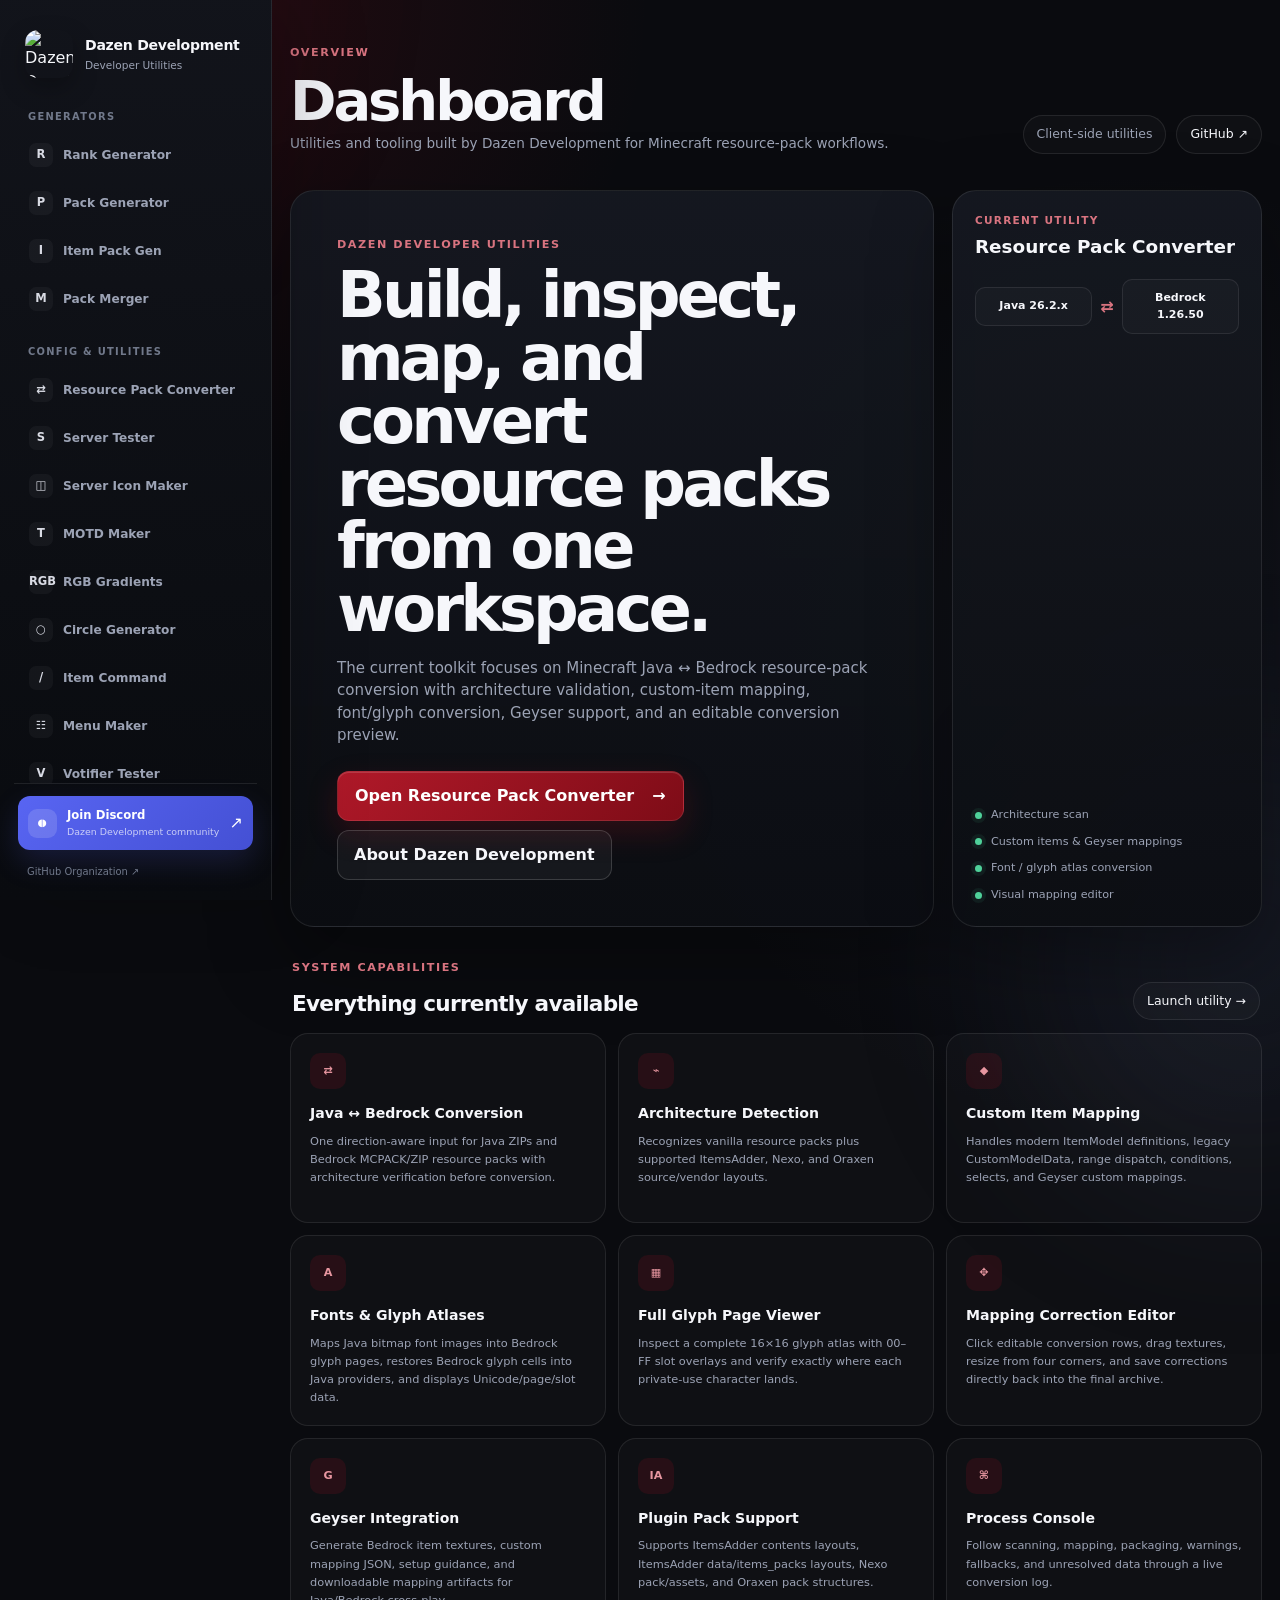
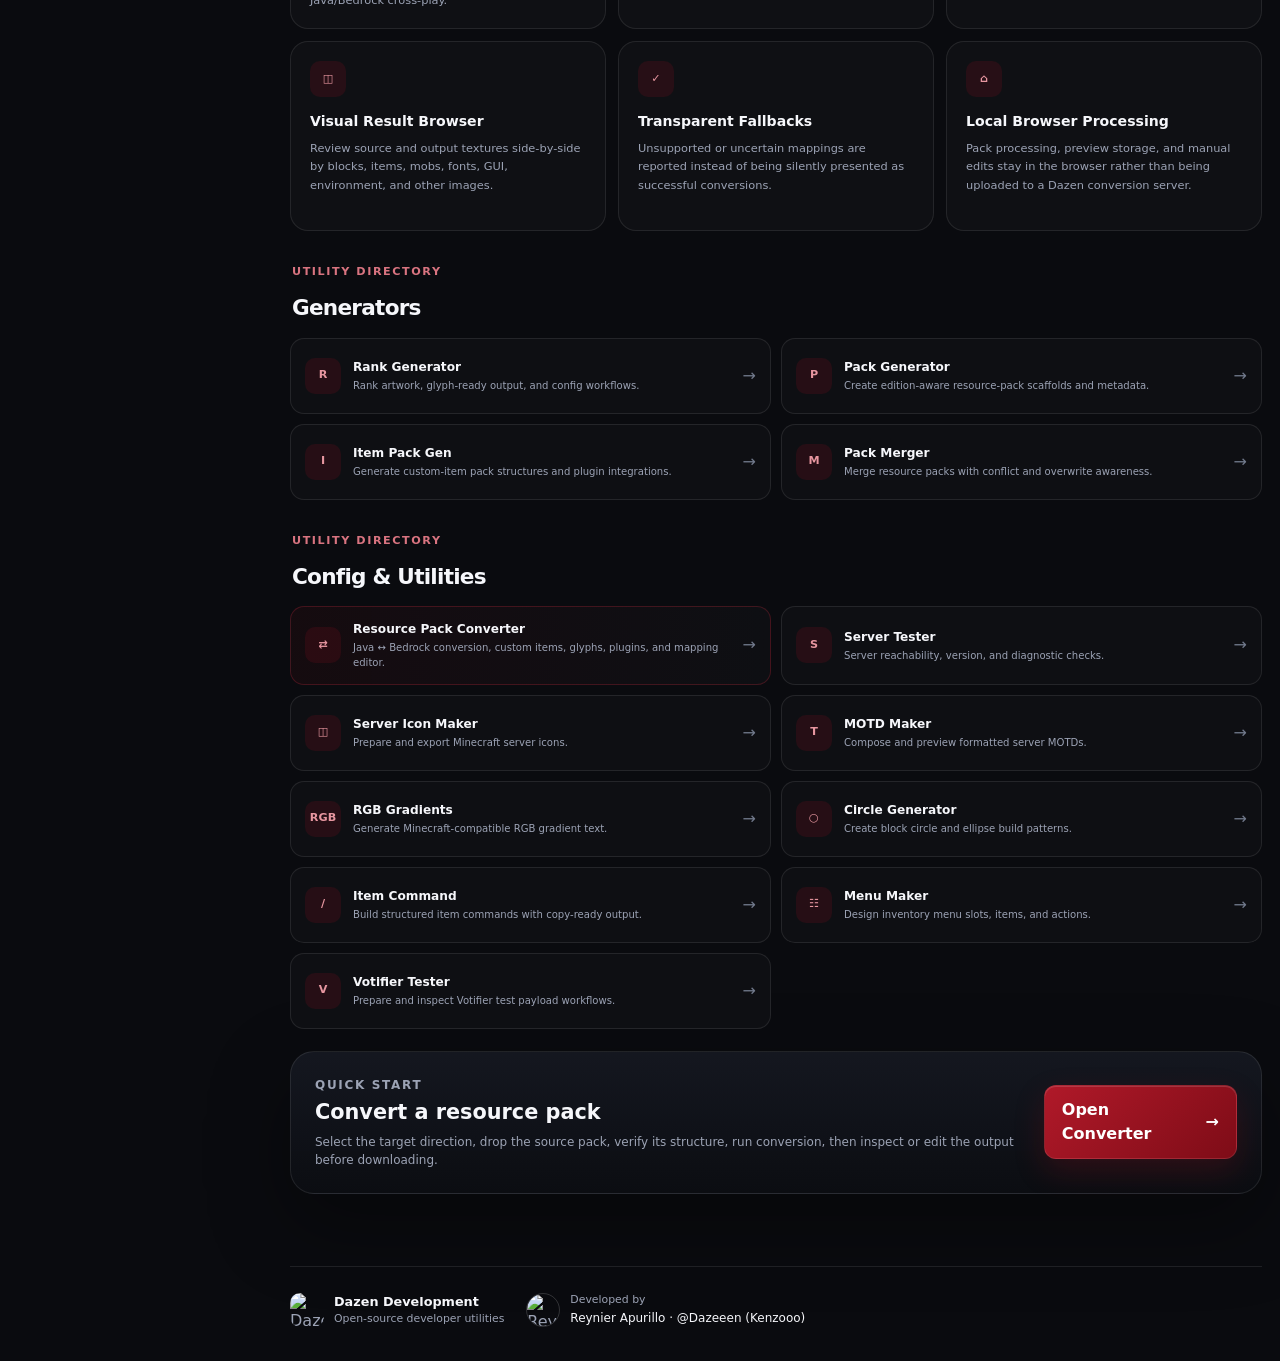
==== index.html @ a373b3e2 "Move loading progress bar below Dazen logo on index.html" ====
<!doctype html>
<html lang="en">
<head>
  <meta charset="utf-8" />
  <meta name="viewport" content="width=device-width, initial-scale=1" />
  <meta name="theme-color" content="#0b0d12" />
  <meta name="description" content="Dazen Development developer utilities dashboard." />
  <title>Dashboard · Dazen Development</title>
  <style id="dazen-loader-critical">
    #dazen-load-track{width:190px;height:4px;margin:0 auto 16px;overflow:hidden;border-radius:999px;background:rgba(255,255,255,.07);box-shadow:inset 0 0 0 1px rgba(255,255,255,.035);pointer-events:none}
    #dazen-load-progress{display:block;width:100%;height:100%;margin:0;transform:scaleX(.05);transform-origin:left center;border-radius:inherit;background:linear-gradient(90deg,#9b111e,#ef5264);box-shadow:0 0 12px rgba(239,82,100,.6);transition:transform .15s ease}
    #dazen-page-loader{position:fixed;z-index:10001;inset:0;display:grid;place-items:center;background:#090b0f;transition:opacity .24s ease,visibility .24s ease}
    #dazen-page-loader[hidden]{display:none}
    #dazen-page-loader.is-leaving{opacity:0;visibility:hidden}
    .dazen-loader-card{text-align:center;color:#f6f7fb;font-family:Inter,ui-sans-serif,system-ui,sans-serif}
    .dazen-loader-logo-wrap{position:relative;width:86px;height:86px;margin:0 auto 18px;display:grid;place-items:center}
    .dazen-loader-logo{width:58px;height:58px;border-radius:16px;object-fit:cover;box-shadow:0 12px 34px rgba(0,0,0,.35)}
    .dazen-loader-ring{position:absolute;inset:0;border:2px solid rgba(255,255,255,.08);border-top-color:#d32f41;border-right-color:#d32f41;border-radius:50%;animation:dazen-spin .85s linear infinite}
    .dazen-loader-card strong,.dazen-loader-card span{display:block}.dazen-loader-card strong{font-size:.92rem}.dazen-loader-card span{margin-top:4px;color:#858da0;font-size:.68rem}
    @keyframes dazen-spin{to{transform:rotate(360deg)}}
  </style>

  <link rel="stylesheet" href="./styles.css" />
</head>
<body data-page="dashboard">
  
  <div id="dazen-page-loader" role="status" aria-live="polite">
    <div class="dazen-loader-card">
      <div class="dazen-loader-logo-wrap">
        <span class="dazen-loader-ring"></span>
        <img class="dazen-loader-logo" src="https://avatars.githubusercontent.com/u/317466458?v=4" alt="" width="58" height="58" />
      </div>
      <div id="dazen-load-track" aria-hidden="true"><span id="dazen-load-progress"></span></div>
      <strong>Dazen Development</strong>
      <span id="dazen-load-text">Loading Dazen utilities…</span>
    </div>
  </div>
<div id="site-sidebar"></div>
  <div class="ambient ambient-one" aria-hidden="true"></div>
  <div class="ambient ambient-two" aria-hidden="true"></div>

  <header class="site-header shell app-page-header">
    <div>
      <p class="section-kicker">Overview</p>
      <h1 class="page-title">Dashboard</h1>
      <p class="page-subtitle">Utilities and tooling built by Dazen Development for Minecraft resource-pack workflows.</p>
    </div>
    <div class="header-actions">
      <span class="privacy-pill">Client-side utilities</span>
      <a class="ghost-link" href="https://github.com/Dazen-Development" target="_blank" rel="noreferrer">GitHub ↗</a>
    </div>
  </header>

  <main class="shell dashboard-main">
    <section class="dashboard-hero">
      <div class="dashboard-hero-copy">
        <div class="eyebrow">Dazen Developer Utilities</div>
        <h2>Build, inspect, map, and convert resource packs from one workspace.</h2>
        <p>
          The current toolkit focuses on Minecraft Java ↔ Bedrock resource-pack conversion with architecture validation,
          custom-item mapping, font/glyph conversion, Geyser support, and an editable conversion preview.
        </p>
        <div class="dashboard-hero-actions">
          <a class="primary-btn inline-btn" href="./converter.html"><span>Open Resource Pack Converter</span><span>→</span></a>
          <a class="secondary-btn inline-btn" href="./about.html">About Dazen Development</a>
        </div>
      </div>

      <div class="dashboard-status-panel">
        <span class="source-label">Current utility</span>
        <strong>Resource Pack Converter</strong>
        <div class="dashboard-status-route">
          <span>Java 26.2.x</span>
          <b>⇄</b>
          <span>Bedrock 1.26.50</span>
        </div>
        <div class="dashboard-status-list">
          <div><span class="status-dot success"></span><span>Architecture scan</span></div>
          <div><span class="status-dot success"></span><span>Custom items & Geyser mappings</span></div>
          <div><span class="status-dot success"></span><span>Font / glyph atlas conversion</span></div>
          <div><span class="status-dot success"></span><span>Visual mapping editor</span></div>
        </div>
      </div>
    </section>

    <section class="dashboard-section">
      <div class="dashboard-section-head">
        <div>
          <p class="section-kicker">System capabilities</p>
          <h2>Everything currently available</h2>
        </div>
        <a class="ghost-link" href="./converter.html">Launch utility →</a>
      </div>

      <div class="feature-card-grid">
        <article class="feature-card">
          <span class="feature-icon">⇄</span>
          <h3>Java ↔ Bedrock Conversion</h3>
          <p>One direction-aware input for Java ZIPs and Bedrock MCPACK/ZIP resource packs with architecture verification before conversion.</p>
        </article>

        <article class="feature-card">
          <span class="feature-icon">⌁</span>
          <h3>Architecture Detection</h3>
          <p>Recognizes vanilla resource packs plus supported ItemsAdder, Nexo, and Oraxen source/vendor layouts.</p>
        </article>

        <article class="feature-card">
          <span class="feature-icon">◆</span>
          <h3>Custom Item Mapping</h3>
          <p>Handles modern ItemModel definitions, legacy CustomModelData, range dispatch, conditions, selects, and Geyser custom mappings.</p>
        </article>

        <article class="feature-card">
          <span class="feature-icon">A</span>
          <h3>Fonts & Glyph Atlases</h3>
          <p>Maps Java bitmap font images into Bedrock glyph pages, restores Bedrock glyph cells into Java providers, and displays Unicode/page/slot data.</p>
        </article>

        <article class="feature-card">
          <span class="feature-icon">▦</span>
          <h3>Full Glyph Page Viewer</h3>
          <p>Inspect a complete 16×16 glyph atlas with 00–FF slot overlays and verify exactly where each private-use character lands.</p>
        </article>

        <article class="feature-card">
          <span class="feature-icon">✥</span>
          <h3>Mapping Correction Editor</h3>
          <p>Click editable conversion rows, drag textures, resize from four corners, and save corrections directly back into the final archive.</p>
        </article>

        <article class="feature-card">
          <span class="feature-icon">G</span>
          <h3>Geyser Integration</h3>
          <p>Generate Bedrock item textures, custom mapping JSON, setup guidance, and downloadable mapping artifacts for Java/Bedrock cross-play.</p>
        </article>

        <article class="feature-card">
          <span class="feature-icon">IA</span>
          <h3>Plugin Pack Support</h3>
          <p>Supports ItemsAdder contents layouts, ItemsAdder data/items_packs layouts, Nexo pack/assets, and Oraxen pack structures.</p>
        </article>

        <article class="feature-card">
          <span class="feature-icon">⌘</span>
          <h3>Process Console</h3>
          <p>Follow scanning, mapping, packaging, warnings, fallbacks, and unresolved data through a live conversion log.</p>
        </article>

        <article class="feature-card">
          <span class="feature-icon">◫</span>
          <h3>Visual Result Browser</h3>
          <p>Review source and output textures side-by-side by blocks, items, mobs, fonts, GUI, environment, and other images.</p>
        </article>

        <article class="feature-card">
          <span class="feature-icon">✓</span>
          <h3>Transparent Fallbacks</h3>
          <p>Unsupported or uncertain mappings are reported instead of being silently presented as successful conversions.</p>
        </article>

        <article class="feature-card">
          <span class="feature-icon">⌂</span>
          <h3>Local Browser Processing</h3>
          <p>Pack processing, preview storage, and manual edits stay in the browser rather than being uploaded to a Dazen conversion server.</p>
        </article>
      </div>
    </section>

    <section class="dashboard-section">
      <div class="dashboard-section-head">
        <div>
          <p class="section-kicker">Utility directory</p>
          <h2>Generators</h2>
        </div>
      </div>

      <div class="utility-directory-grid">
        <a class="utility-directory-card" href="./tool.html?tool=rank-generator">
          <span class="feature-icon">R</span>
          <div><strong>Rank Generator</strong><small>Rank artwork, glyph-ready output, and config workflows.</small></div>
          <span>→</span>
        </a>
        <a class="utility-directory-card" href="./tool.html?tool=pack-generator">
          <span class="feature-icon">P</span>
          <div><strong>Pack Generator</strong><small>Create edition-aware resource-pack scaffolds and metadata.</small></div>
          <span>→</span>
        </a>
        <a class="utility-directory-card" href="./tool.html?tool=item-pack-gen">
          <span class="feature-icon">I</span>
          <div><strong>Item Pack Gen</strong><small>Generate custom-item pack structures and plugin integrations.</small></div>
          <span>→</span>
        </a>
        <a class="utility-directory-card" href="./tool.html?tool=pack-merger">
          <span class="feature-icon">M</span>
          <div><strong>Pack Merger</strong><small>Merge resource packs with conflict and overwrite awareness.</small></div>
          <span>→</span>
        </a>
      </div>
    </section>

    <section class="dashboard-section">
      <div class="dashboard-section-head">
        <div>
          <p class="section-kicker">Utility directory</p>
          <h2>Config & Utilities</h2>
        </div>
      </div>

      <div class="utility-directory-grid">
        <a class="utility-directory-card featured" href="./converter.html">
          <span class="feature-icon">⇄</span>
          <div><strong>Resource Pack Converter</strong><small>Java ↔ Bedrock conversion, custom items, glyphs, plugins, and mapping editor.</small></div>
          <span>→</span>
        </a>
        <a class="utility-directory-card" href="./tool.html?tool=server-tester">
          <span class="feature-icon">S</span>
          <div><strong>Server Tester</strong><small>Server reachability, version, and diagnostic checks.</small></div>
          <span>→</span>
        </a>
        <a class="utility-directory-card" href="./tool.html?tool=server-icon-maker">
          <span class="feature-icon">◫</span>
          <div><strong>Server Icon Maker</strong><small>Prepare and export Minecraft server icons.</small></div>
          <span>→</span>
        </a>
        <a class="utility-directory-card" href="./tool.html?tool=motd-maker">
          <span class="feature-icon">T</span>
          <div><strong>MOTD Maker</strong><small>Compose and preview formatted server MOTDs.</small></div>
          <span>→</span>
        </a>
        <a class="utility-directory-card" href="./tool.html?tool=rgb-gradients">
          <span class="feature-icon">RGB</span>
          <div><strong>RGB Gradients</strong><small>Generate Minecraft-compatible RGB gradient text.</small></div>
          <span>→</span>
        </a>
        <a class="utility-directory-card" href="./tool.html?tool=circle-generator">
          <span class="feature-icon">○</span>
          <div><strong>Circle Generator</strong><small>Create block circle and ellipse build patterns.</small></div>
          <span>→</span>
        </a>
        <a class="utility-directory-card" href="./tool.html?tool=item-command">
          <span class="feature-icon">/</span>
          <div><strong>Item Command</strong><small>Build structured item commands with copy-ready output.</small></div>
          <span>→</span>
        </a>
        <a class="utility-directory-card" href="./tool.html?tool=menu-maker">
          <span class="feature-icon">☷</span>
          <div><strong>Menu Maker</strong><small>Design inventory menu slots, items, and actions.</small></div>
          <span>→</span>
        </a>
        <a class="utility-directory-card" href="./tool.html?tool=votifier-tester">
          <span class="feature-icon">V</span>
          <div><strong>Votifier Tester</strong><small>Prepare and inspect Votifier test payload workflows.</small></div>
          <span>→</span>
        </a>
      </div>
    </section>

    <section class="dashboard-section dashboard-quickstart">
      <div>
        <p class="section-kicker">Quick start</p>
        <h2>Convert a resource pack</h2>
        <p>Select the target direction, drop the source pack, verify its structure, run conversion, then inspect or edit the output before downloading.</p>
      </div>
      <a class="primary-btn inline-btn" href="./converter.html"><span>Open Converter</span><span>→</span></a>
    </section>
  </main>

  <footer class="site-footer shell">
    <div class="credit-block">
      <img class="footer-org-logo" src="https://avatars.githubusercontent.com/u/317466458?v=4" alt="Dazen Development logo" width="34" height="34" />
      <div>
        <strong>Dazen Development</strong>
        <span>Open-source developer utilities</span>
      </div>
    </div>
    <div class="developer-credit">
      <img src="https://avatars.githubusercontent.com/u/88937856?v=4" alt="Reynier Apurillo GitHub avatar" width="34" height="34" />
      <div>
        <span>Developed by</span>
        <a href="https://github.com/Dazeeen" target="_blank" rel="noreferrer">Reynier Apurillo · @Dazeeen (Kenzooo)</a>
      </div>
    </div>
  </footer>

  <script type="module" src="./site-shell.js"></script>
</body>
</html>
---- styles.css ----
:root {
  color-scheme: dark;
  --bg: #0a0b0f;
  --panel: rgba(19, 22, 29, 0.88);
  --panel-2: rgba(13, 15, 20, 0.88);
  --border: rgba(255, 255, 255, 0.09);
  --border-strong: rgba(255, 255, 255, 0.16);
  --text: #f6f7fb;
  --muted: #9ca3b5;
  --muted-2: #71798b;
  --accent: #9b111e;
  --accent-2: #d32f41;
  --accent-soft: rgba(155, 17, 30, 0.17);
  --green: #4fd19a;
  --amber: #ffc766;
  --red: #ff6d79;
  --shadow: 0 30px 80px rgba(0, 0, 0, 0.35);
  --radius-xl: 24px;
  --radius-lg: 18px;
  --radius-md: 14px;
}

* { box-sizing: border-box; }
html { scroll-behavior: smooth; }
body {
  margin: 0;
  min-height: 100vh;
  font-family: Inter, ui-sans-serif, system-ui, -apple-system, BlinkMacSystemFont, "Segoe UI", sans-serif;
  color: var(--text);
  background:
    radial-gradient(circle at 12% 0%, rgba(155, 17, 30, 0.18), transparent 31rem),
    radial-gradient(circle at 88% 22%, rgba(82, 95, 135, 0.12), transparent 30rem),
    var(--bg);
  line-height: 1.5;
  overflow-x: hidden;
}
button, input, select { font: inherit; }
a { color: inherit; }
code { color: #e5acb3; }

.shell { width: min(1180px, calc(100% - 36px)); margin-inline: auto; }
.ambient { position: fixed; width: 28rem; height: 28rem; border-radius: 50%; filter: blur(100px); pointer-events: none; opacity: .15; z-index: -1; }
.ambient-one { background: #9b111e; top: -15rem; left: -12rem; }
.ambient-two { background: #455071; bottom: -18rem; right: -12rem; }

.site-header { display: flex; justify-content: space-between; align-items: center; padding: 24px 0; }
.brand { display: inline-flex; align-items: center; gap: 12px; text-decoration: none; }
.brand-mark { display: grid; place-items: center; width: 42px; aspect-ratio: 1; border-radius: 13px; background: linear-gradient(145deg, #be2030, #760812); box-shadow: inset 0 1px 0 rgba(255,255,255,.18), 0 10px 30px rgba(155,17,30,.26); font-weight: 900; letter-spacing: -.05em; }
.brand-mark.small { width: 34px; border-radius: 10px; }
.brand strong, .brand small { display: block; }
.brand strong { font-size: .95rem; letter-spacing: -.02em; }
.brand small { color: var(--muted); font-size: .78rem; margin-top: 1px; }
.header-actions { display: flex; align-items: center; gap: 10px; }
.privacy-pill, .ghost-link { border: 1px solid var(--border); background: rgba(255,255,255,.025); border-radius: 999px; padding: 9px 13px; font-size: .78rem; color: var(--muted); }
.ghost-link { text-decoration: none; color: var(--text); transition: .2s ease; }
.ghost-link:hover { border-color: var(--border-strong); transform: translateY(-1px); }

.main-content { padding: 54px 0 70px; }
.hero { max-width: 790px; margin: 28px auto 72px; text-align: center; }
.eyebrow, .section-kicker { color: #d97480; text-transform: uppercase; letter-spacing: .14em; font-size: .7rem; font-weight: 800; }
.hero h1 { margin: 14px 0 20px; font-size: clamp(2.6rem, 7vw, 5.6rem); line-height: .96; letter-spacing: -.065em; }
.hero h1 span { color: #a5aabb; }
.hero-copy { max-width: 680px; margin: 0 auto; color: var(--muted); font-size: 1.04rem; }
.support-badges { display: inline-flex; align-items: center; gap: 11px; margin-top: 27px; padding: 8px 10px; border: 1px solid var(--border); border-radius: 999px; background: rgba(255,255,255,.025); font-size: .82rem; }
.support-badges span:not(.swap-dot) { padding: 4px 9px; }
.swap-dot { color: #d97480; }

.workspace, .console-card { border: 1px solid var(--border); background: linear-gradient(180deg, rgba(22,25,33,.92), rgba(12,14,19,.92)); border-radius: var(--radius-xl); box-shadow: var(--shadow); backdrop-filter: blur(18px); }
.workspace { padding: 26px; }
.workspace-head, .console-head, .action-row { display: flex; align-items: center; justify-content: space-between; gap: 20px; }
.workspace-head h2, .console-head h2 { margin: 4px 0 0; font-size: 1.2rem; letter-spacing: -.025em; }
.direction-toggle { display: flex; gap: 4px; padding: 4px; border: 1px solid var(--border); border-radius: 12px; background: rgba(0,0,0,.22); }
.direction-btn { color: var(--muted); border: 0; background: transparent; border-radius: 9px; padding: 9px 12px; cursor: pointer; transition: .2s ease; }
.direction-btn.active { color: white; background: rgba(255,255,255,.09); box-shadow: inset 0 1px 0 rgba(255,255,255,.06); }

.pack-grid { display: grid; grid-template-columns: minmax(0,1fr) 54px minmax(0,1fr); gap: 16px; margin-top: 24px; }
.pack-card { border: 1px solid var(--border); border-radius: var(--radius-lg); background: rgba(255,255,255,.025); padding: 19px; transition: .25s ease; }
.pack-card.source-active { border-color: rgba(211,47,65,.42); box-shadow: inset 0 0 0 1px rgba(211,47,65,.08), 0 0 40px rgba(155,17,30,.07); }
.pack-card.target-dim { opacity: .72; }
.pack-card-top { display: grid; grid-template-columns: auto 1fr auto; align-items: center; gap: 12px; margin-bottom: 19px; }
.edition-icon { display: grid; place-items: center; width: 42px; aspect-ratio: 1; border-radius: 12px; font-weight: 900; }
.java-icon { background: #2b2520; color: #e6c7a8; }
.bedrock-icon { background: #152a1d; color: #8be0a8; }
.pack-card h3 { margin: 0; font-size: 1rem; }
.pack-card p { margin: 2px 0 0; color: var(--muted); font-size: .78rem; }
.status-badge { justify-self: end; border-radius: 999px; padding: 5px 9px; font-size: .69rem; font-weight: 800; border: 1px solid var(--border); }
.status-badge.idle { color: var(--muted); }
.status-badge.scanning { color: var(--amber); border-color: rgba(255,199,102,.28); background: rgba(255,199,102,.08); }
.status-badge.valid { color: var(--green); border-color: rgba(79,209,154,.28); background: rgba(79,209,154,.08); }
.status-badge.invalid { color: var(--red); border-color: rgba(255,109,121,.28); background: rgba(255,109,121,.08); }
.field-label { display: block; color: var(--muted); font-size: .73rem; font-weight: 700; margin-bottom: 7px; }
.version-select { width: 100%; color: var(--text); background: #11141a; border: 1px solid var(--border); padding: 10px 11px; border-radius: 10px; outline: none; margin-bottom: 13px; }
.version-select:focus { border-color: rgba(211,47,65,.55); }
.dropzone { min-height: 177px; display: flex; flex-direction: column; align-items: center; justify-content: center; gap: 5px; text-align: center; border: 1px dashed rgba(255,255,255,.18); border-radius: 15px; background: rgba(0,0,0,.16); cursor: pointer; outline: none; transition: .2s ease; padding: 20px; }
.dropzone:hover, .dropzone:focus, .dropzone.dragover { border-color: rgba(211,47,65,.62); background: rgba(155,17,30,.08); }
.drop-icon { display: grid; place-items: center; width: 39px; aspect-ratio: 1; margin-bottom: 4px; border-radius: 10px; background: rgba(255,255,255,.07); color: #d97480; font-size: 1.1rem; }
.dropzone strong { font-size: .92rem; }
.dropzone span { color: var(--muted); font-size: .77rem; }
.dropzone small { max-width: 100%; overflow: hidden; text-overflow: ellipsis; white-space: nowrap; color: var(--muted-2); margin-top: 6px; font-size: .7rem; }
.upload-progress { margin-top: 13px; }
.progress-meta { display: flex; justify-content: space-between; color: var(--muted); font-size: .7rem; margin-bottom: 6px; }
.progress-track { height: 5px; background: rgba(255,255,255,.06); border-radius: 99px; overflow: hidden; }
.progress-fill { height: 100%; width: 0%; background: linear-gradient(90deg, #7b0d17, #d32f41); border-radius: inherit; transition: width .15s linear; }
.scan-summary { min-height: 43px; margin-top: 13px; border-top: 1px solid var(--border); padding-top: 12px; color: var(--muted); font-size: .73rem; }
.scan-summary strong { color: var(--text); }
.transfer-column { display: flex; flex-direction: column; align-items: center; justify-content: center; gap: 9px; }
.transfer-line { width: 1px; flex: 1; min-height: 28px; background: linear-gradient(transparent, var(--border-strong)); }
.transfer-line:last-child { background: linear-gradient(var(--border-strong), transparent); }
.transfer-orb { display: grid; place-items: center; width: 36px; aspect-ratio: 1; border: 1px solid var(--border); border-radius: 50%; color: #d97480; background: #12151b; }

.options-row { display: grid; grid-template-columns: 1fr 1fr; gap: 11px; margin-top: 16px; }
.check-option { display: flex; gap: 11px; align-items: flex-start; padding: 13px 14px; border: 1px solid var(--border); border-radius: 13px; background: rgba(255,255,255,.018); cursor: pointer; }
.check-option input { margin-top: 3px; accent-color: var(--accent-2); }
.check-option strong, .check-option small { display: block; }
.check-option strong { font-size: .78rem; }
.check-option small { color: var(--muted); font-size: .7rem; margin-top: 2px; }
.action-row { margin-top: 16px; padding: 18px; border: 1px solid var(--border); border-radius: 15px; background: rgba(0,0,0,.18); }
.action-copy strong, .action-copy span { display: block; }
.action-copy strong { font-size: .93rem; }
.action-copy span { color: var(--muted); font-size: .74rem; margin-top: 3px; }
.primary-btn { display: inline-flex; align-items: center; gap: 18px; border: 1px solid rgba(255,255,255,.09); border-radius: 12px; padding: 12px 17px; color: white; background: linear-gradient(135deg, #b01929, #7e0c17); box-shadow: inset 0 1px 0 rgba(255,255,255,.14), 0 12px 30px rgba(155,17,30,.24); cursor: pointer; font-weight: 800; transition: .2s ease; }
.primary-btn:hover:not(:disabled) { transform: translateY(-1px); filter: brightness(1.08); }
.primary-btn:disabled { opacity: .38; cursor: not-allowed; box-shadow: none; }
.primary-btn.busy { pointer-events: none; }

.console-card { margin-top: 19px; padding: 22px; }
.console-clear { border: 1px solid var(--border); border-radius: 9px; background: rgba(255,255,255,.025); color: var(--muted); padding: 7px 10px; cursor: pointer; }
.console { margin-top: 16px; height: 250px; overflow: auto; background: #080a0d; border: 1px solid var(--border); border-radius: 13px; padding: 12px; font: 12px/1.65 "SFMono-Regular", Consolas, "Liberation Mono", monospace; }
.log-line { display: grid; grid-template-columns: 68px 56px 1fr; gap: 8px; color: #cdd2df; }
.log-line .log-time { color: #596070; }
.log-line .log-level { font-weight: 800; color: #8b92a3; }
.log-line.success .log-level { color: var(--green); }
.log-line.warn .log-level { color: var(--amber); }
.log-line.error .log-level { color: var(--red); }
.log-line.muted { color: #848b9c; }

.notes-grid { display: grid; grid-template-columns: repeat(3, 1fr); gap: 13px; margin-top: 19px; }
.note-card { border: 1px solid var(--border); background: rgba(255,255,255,.02); border-radius: var(--radius-lg); padding: 20px; }
.note-index { color: #d97480; font-size: .7rem; font-weight: 900; }
.note-card h3 { font-size: .95rem; margin: 9px 0 7px; }
.note-card p { color: var(--muted); font-size: .76rem; margin: 0; }

.site-footer { display: grid; grid-template-columns: auto auto 1fr; gap: 22px; align-items: center; border-top: 1px solid var(--border); padding: 25px 0 34px; color: var(--muted); }
.credit-block, .developer-credit { display: flex; align-items: center; gap: 10px; }
.credit-block strong, .credit-block span, .developer-credit span, .developer-credit a { display: block; }
.credit-block strong { color: var(--text); font-size: .8rem; }
.credit-block span, .developer-credit span { font-size: .68rem; }
.developer-credit img { border-radius: 50%; border: 1px solid var(--border-strong); }
.developer-credit a { color: var(--text); text-decoration: none; font-size: .75rem; }
.legal { text-align: right; margin: 0; font-size: .68rem; }

@media (max-width: 900px) {
  .pack-grid { grid-template-columns: 1fr; }
  .transfer-column { flex-direction: row; min-height: 38px; }
  .transfer-line { width: auto; height: 1px; min-height: 0; min-width: 60px; }
  .options-row, .notes-grid { grid-template-columns: 1fr; }
  .site-footer { grid-template-columns: 1fr 1fr; }
  .legal { grid-column: 1 / -1; text-align: left; }
}

@media (max-width: 640px) {
  .shell { width: min(100% - 22px, 1180px); }
  .site-header { align-items: flex-start; }
  .privacy-pill { display: none; }
  .main-content { padding-top: 22px; }
  .hero { margin-top: 14px; margin-bottom: 45px; }
  .hero h1 { font-size: clamp(2.45rem, 13vw, 4rem); }
  .workspace { padding: 15px; }
  .workspace-head, .action-row { align-items: stretch; flex-direction: column; }
  .direction-toggle { width: 100%; }
  .direction-btn { flex: 1; }
  .primary-btn { justify-content: space-between; width: 100%; }
  .site-footer { grid-template-columns: 1fr; }
  .legal { grid-column: auto; }
  .log-line { grid-template-columns: 58px 48px 1fr; gap: 6px; font-size: 11px; }
}


/* Single-input converter patch */
.single-workspace-head { align-items: flex-start; }
.single-converter-layout {
  display: grid;
  grid-template-columns: minmax(0, 1.7fr) minmax(250px, .65fr);
  gap: 16px;
  margin-top: 24px;
}
.source-pack-card, .conversion-route-card, .output-card, .preview-browser, .preview-state-card {
  border: 1px solid var(--border);
  background: rgba(255,255,255,.025);
  border-radius: var(--radius-lg);
}
.source-pack-card { padding: 20px; }
.source-card-heading {
  display: grid;
  grid-template-columns: auto 1fr auto;
  align-items: center;
  gap: 12px;
  margin-bottom: 20px;
}
.source-card-heading h3 { margin: 0; font-size: 1.05rem; }
.source-card-heading p { margin: 2px 0 0; color: var(--muted); font-size: .78rem; }
.source-label, .route-label {
  display: block;
  color: #d97480;
  font-size: .66rem;
  font-weight: 800;
  letter-spacing: .12em;
  text-transform: uppercase;
}
.architecture-row {
  display: grid;
  grid-template-columns: 1fr 1fr;
  gap: 12px;
  align-items: end;
}
.architecture-row .version-select { margin-bottom: 0; }
.target-architecture {
  min-height: 65px;
  display: flex;
  flex-direction: column;
  justify-content: center;
  border: 1px solid var(--border);
  border-radius: 10px;
  padding: 10px 12px;
  background: #11141a;
}
.target-architecture strong { font-size: .85rem; }
.single-dropzone { margin-top: 14px; min-height: 230px; }

.conversion-route-card {
  padding: 20px;
  display: flex;
  flex-direction: column;
  justify-content: center;
}
.route-label { margin-bottom: 16px; }
.route-edition {
  display: flex;
  align-items: center;
  gap: 11px;
  padding: 13px;
  border-radius: 13px;
  border: 1px solid var(--border);
  background: rgba(0,0,0,.16);
}
.route-icon {
  display: grid;
  place-items: center;
  width: 38px;
  aspect-ratio: 1;
  border-radius: 10px;
  font-weight: 900;
}
.route-edition span, .route-edition strong { display: block; }
.route-edition span { color: var(--muted); font-size: .68rem; }
.route-edition strong { font-size: .8rem; }
.route-arrow { text-align: center; color: #d97480; padding: 8px 0; }
.route-engine {
  text-align: center;
  border: 1px solid rgba(211,47,65,.26);
  background: rgba(155,17,30,.07);
  border-radius: 13px;
  padding: 13px;
}
.route-engine span, .route-engine strong, .route-engine small { display: block; }
.route-engine span { color: #d97480; font-size: .62rem; font-weight: 900; letter-spacing: .14em; }
.route-engine strong { margin-top: 3px; font-size: .8rem; }
.route-engine small { margin-top: 2px; color: var(--muted); font-size: .65rem; }

.output-card {
  margin-top: 19px;
  padding: 22px;
  background: linear-gradient(180deg, rgba(24,29,36,.94), rgba(12,14,19,.94));
  box-shadow: var(--shadow);
}
.output-head {
  display: flex;
  justify-content: space-between;
  align-items: flex-start;
  gap: 18px;
}
.output-head h2 { margin: 4px 0 4px; font-size: 1.2rem; }
.output-head p:not(.section-kicker) { margin: 0; color: var(--muted); font-size: .76rem; }
.output-ready-badge {
  color: var(--green);
  border: 1px solid rgba(79,209,154,.28);
  background: rgba(79,209,154,.08);
  border-radius: 999px;
  padding: 6px 10px;
  font-size: .69rem;
  font-weight: 800;
}
.output-body { margin-top: 18px; }
.output-file-card {
  display: flex;
  align-items: center;
  gap: 13px;
  padding: 15px;
  border: 1px solid var(--border);
  border-radius: 14px;
  background: rgba(0,0,0,.18);
}
.output-file-icon {
  min-width: 64px;
  text-align: center;
  border-radius: 10px;
  padding: 10px 8px;
  background: var(--accent-soft);
  color: #e997a1;
  font-size: .64rem;
  font-weight: 900;
}
.output-file-copy strong, .output-file-copy span { display: block; }
.output-file-copy strong { font-size: .85rem; overflow-wrap: anywhere; }
.output-file-copy span { color: var(--muted); font-size: .7rem; margin-top: 2px; }
.output-stats {
  display: grid;
  grid-template-columns: repeat(4, 1fr);
  gap: 10px;
  margin-top: 12px;
}
.output-stats > div, .preview-summary-grid > article {
  border: 1px solid var(--border);
  background: rgba(255,255,255,.018);
  border-radius: 12px;
  padding: 13px;
}
.output-stats span, .output-stats strong,
.preview-summary-grid span, .preview-summary-grid strong { display: block; }
.output-stats span, .preview-summary-grid span { color: var(--muted); font-size: .68rem; }
.output-stats strong, .preview-summary-grid strong { margin-top: 3px; font-size: 1rem; }
.output-actions {
  display: flex;
  justify-content: flex-end;
  gap: 10px;
  margin-top: 15px;
}
.secondary-btn {
  display: inline-flex;
  align-items: center;
  gap: 14px;
  border: 1px solid var(--border-strong);
  border-radius: 12px;
  padding: 12px 16px;
  color: var(--text);
  background: rgba(255,255,255,.045);
  cursor: pointer;
  font-weight: 800;
}
.secondary-btn:hover:not(:disabled) { background: rgba(255,255,255,.08); }
.secondary-btn:disabled { opacity: .4; cursor: not-allowed; }

/* Preview page */
.preview-main { padding: 44px 0 70px; }
.preview-state-card {
  min-height: 360px;
  display: grid;
  place-items: center;
  align-content: center;
  text-align: center;
  padding: 40px;
}
.preview-state-card h1 { margin: 16px 0 6px; font-size: 1.45rem; }
.preview-state-card p { max-width: 520px; color: var(--muted); margin: 0 0 18px; }
.preview-spinner {
  width: 38px;
  height: 38px;
  border-radius: 50%;
  border: 3px solid rgba(255,255,255,.1);
  border-top-color: #d32f41;
  animation: preview-spin .8s linear infinite;
}
@keyframes preview-spin { to { transform: rotate(360deg); } }
.empty-icon {
  display: grid;
  place-items: center;
  width: 42px;
  aspect-ratio: 1;
  border-radius: 50%;
  background: rgba(255,255,255,.05);
  color: var(--muted);
  font-weight: 900;
}
.inline-btn { text-decoration: none; }

.preview-hero {
  display: flex;
  align-items: end;
  justify-content: space-between;
  gap: 20px;
  margin-bottom: 18px;
}
.preview-hero h1 {
  margin: 4px 0 5px;
  font-size: clamp(2rem, 5vw, 3.6rem);
  letter-spacing: -.055em;
}
.preview-source { color: var(--muted); margin: 0; font-size: .8rem; }
.preview-actions { display: flex; gap: 9px; align-items: center; }
.ghost-link.large { padding: 12px 16px; font-weight: 700; }

.preview-summary-grid {
  display: grid;
  grid-template-columns: repeat(4, 1fr);
  gap: 10px;
  margin-bottom: 18px;
}
.preview-browser { overflow: hidden; }
.preview-toolbar {
  display: flex;
  justify-content: space-between;
  align-items: center;
  gap: 14px;
  padding: 14px;
  border-bottom: 1px solid var(--border);
}
.preview-tabs {
  display: flex;
  flex-wrap: wrap;
  gap: 6px;
}
.preview-tab {
  display: inline-flex;
  gap: 7px;
  align-items: center;
  color: var(--muted);
  border: 1px solid var(--border);
  background: rgba(255,255,255,.02);
  border-radius: 999px;
  padding: 7px 10px;
  cursor: pointer;
}
.preview-tab small {
  min-width: 20px;
  padding: 1px 5px;
  border-radius: 999px;
  color: var(--muted);
  background: rgba(255,255,255,.06);
}
.preview-tab.active {
  color: white;
  border-color: rgba(211,47,65,.4);
  background: rgba(155,17,30,.12);
}
.preview-search {
  display: flex;
  align-items: center;
  gap: 7px;
  min-width: min(330px, 100%);
  border: 1px solid var(--border);
  background: #0d1015;
  border-radius: 10px;
  padding: 0 10px;
}
.preview-search span { color: var(--muted); }
.preview-search input {
  width: 100%;
  color: var(--text);
  border: 0;
  outline: 0;
  background: transparent;
  padding: 9px 0;
}

.comparison-head, .comparison-row {
  display: grid;
  grid-template-columns: minmax(180px, 1.25fr) minmax(130px, .85fr) 32px minmax(130px, .85fr) minmax(140px, .75fr);
  gap: 12px;
  align-items: center;
}
.comparison-head {
  padding: 11px 14px;
  color: var(--muted);
  font-size: .65rem;
  text-transform: uppercase;
  letter-spacing: .08em;
  border-bottom: 1px solid var(--border);
}
.comparison-row {
  padding: 14px;
  border-bottom: 1px solid var(--border);
}
.comparison-row:last-child { border-bottom: 0; }
.comparison-info { min-width: 0; }
.comparison-info strong, .comparison-info span, .comparison-info code { display: block; }
.comparison-info strong { font-size: .82rem; }
.comparison-info span { color: #d97480; font-size: .65rem; margin-top: 2px; }
.comparison-info code {
  margin-top: 5px;
  color: var(--muted);
  font-size: .61rem;
  white-space: nowrap;
  overflow: hidden;
  text-overflow: ellipsis;
}
.texture-cell { min-width: 0; }
.texture-stage {
  min-height: 104px;
  display: grid;
  place-items: center;
  border: 1px solid var(--border);
  border-radius: 11px;
  overflow: hidden;
  background: #11141a;
}
.checkerboard {
  background-color: #151922;
  background-image:
    linear-gradient(45deg, rgba(255,255,255,.035) 25%, transparent 25%),
    linear-gradient(-45deg, rgba(255,255,255,.035) 25%, transparent 25%),
    linear-gradient(45deg, transparent 75%, rgba(255,255,255,.035) 75%),
    linear-gradient(-45deg, transparent 75%, rgba(255,255,255,.035) 75%);
  background-size: 16px 16px;
  background-position: 0 0, 0 8px, 8px -8px, -8px 0;
}
.texture-stage img {
  max-width: 100%;
  max-height: 128px;
  min-width: 32px;
  min-height: 32px;
  image-rendering: pixelated;
  object-fit: contain;
}
.texture-cell code, .texture-cell small {
  display: block;
  margin-top: 5px;
  color: var(--muted);
  font-size: .59rem;
  white-space: nowrap;
  overflow: hidden;
  text-overflow: ellipsis;
}
.missing-texture .texture-stage {
  border-style: dashed;
  color: var(--muted-2);
  font-size: 1.4rem;
}
.comparison-arrow { text-align: center; color: #d97480; }
.comparison-status strong, .comparison-status span { display: block; }
.comparison-status strong { font-size: .72rem; }
.comparison-status span {
  margin-top: 3px;
  color: var(--muted);
  font-size: .6rem;
  overflow-wrap: anywhere;
}
.comparison-status.mapped strong { color: #e997a1; }
.comparison-status.passthrough strong { color: var(--green); }
.comparison-status.skipped strong { color: var(--amber); }
.comparison-empty {
  min-height: 230px;
  display: grid;
  place-items: center;
  align-content: center;
  text-align: center;
  color: var(--muted);
}
.comparison-empty strong { color: var(--text); margin-top: 9px; }
.comparison-empty p { margin: 3px 0 0; font-size: .75rem; }
.preview-footnote {
  color: var(--muted);
  font-size: .7rem;
  text-align: center;
  margin: 13px auto 0;
  max-width: 760px;
}

@media (max-width: 900px) {
  .single-converter-layout { grid-template-columns: 1fr; }
  .conversion-route-card { display: grid; grid-template-columns: 1fr auto 1fr; gap: 8px; align-items: center; }
  .conversion-route-card .route-label, .conversion-route-card .route-engine { grid-column: 1 / -1; }
  .route-arrow { transform: rotate(-90deg); }
  .output-stats, .preview-summary-grid { grid-template-columns: repeat(2, 1fr); }
  .preview-toolbar, .preview-hero { align-items: stretch; flex-direction: column; }
  .preview-search { min-width: 100%; }
  .comparison-head { display: none; }
  .comparison-row {
    grid-template-columns: 1fr 32px 1fr;
    align-items: start;
  }
  .comparison-info, .comparison-status { grid-column: 1 / -1; }
}

@media (max-width: 640px) {
  .architecture-row { grid-template-columns: 1fr; }
  .conversion-route-card { grid-template-columns: 1fr; }
  .route-arrow { transform: none; }
  .output-head, .output-actions, .preview-actions { flex-direction: column; align-items: stretch; }
  .output-actions button, .preview-actions .primary-btn, .preview-actions .ghost-link { width: 100%; justify-content: space-between; }
  .output-stats, .preview-summary-grid { grid-template-columns: 1fr 1fr; }
  .comparison-row { grid-template-columns: 1fr; }
  .comparison-arrow { transform: rotate(90deg); padding: 4px 0; }
  .comparison-info, .comparison-status { grid-column: auto; }
  .texture-stage { min-height: 150px; }
}


/* Custom item / font mapping editor */
.output-stats { grid-template-columns: repeat(6, 1fr); }
.comparison-row.editable-row {
  cursor: pointer;
  position: relative;
}
.comparison-row.editable-row:hover {
  background: rgba(155, 17, 30, .055);
  box-shadow: inset 3px 0 0 rgba(211,47,65,.5);
}
.comparison-row.editable-row:focus-visible {
  outline: 2px solid rgba(211,47,65,.75);
  outline-offset: -2px;
}
.comparison-status.unresolved strong { color: var(--amber); }

.editor-link-button { cursor: pointer; }
.editor-main { padding: 38px 0 72px; }
.editor-heading {
  display: flex;
  justify-content: space-between;
  align-items: end;
  gap: 18px;
  margin-bottom: 18px;
}
.editor-heading h1 {
  margin: 4px 0 6px;
  font-size: clamp(2rem, 5vw, 3.5rem);
  line-height: 1;
  letter-spacing: -.055em;
}
.editor-heading-actions {
  display: flex;
  gap: 9px;
}
.editor-grid {
  display: grid;
  grid-template-columns: minmax(250px, .65fr) minmax(0, 1.35fr);
  gap: 16px;
}
.editor-panel {
  border: 1px solid var(--border);
  background: linear-gradient(180deg, rgba(21,24,31,.94), rgba(12,14,19,.94));
  border-radius: var(--radius-lg);
  padding: 18px;
  box-shadow: var(--shadow);
}
.editor-panel-head {
  display: flex;
  justify-content: space-between;
  align-items: start;
  gap: 12px;
  margin-bottom: 13px;
}
.editor-panel-head strong,
.editor-panel-head span { display: block; }
.editor-panel-head strong { margin-top: 3px; font-size: .84rem; }
.dimension-badge {
  border: 1px solid var(--border);
  border-radius: 999px;
  padding: 5px 8px;
  color: var(--muted);
  background: rgba(255,255,255,.025);
  font-size: .65rem;
}
.editor-source-stage {
  min-height: 300px;
  display: grid;
  place-items: center;
  border: 1px solid var(--border);
  border-radius: 13px;
  overflow: hidden;
}
.editor-source-stage img {
  max-width: 90%;
  max-height: 410px;
  image-rendering: pixelated;
  object-fit: contain;
}
.editor-stage-shell {
  display: flex;
  justify-content: center;
  align-items: center;
  min-height: 430px;
  border: 1px solid var(--border);
  border-radius: 13px;
  overflow: auto;
  padding: 22px;
}
.editor-stage {
  width: min(100%, 620px);
  max-height: 620px;
  position: relative;
  border: 1px solid rgba(255,255,255,.15);
  background: rgba(0,0,0,.15);
  box-shadow: 0 12px 40px rgba(0,0,0,.35);
  user-select: none;
  touch-action: none;
}
.editor-stage canvas {
  display: block;
  width: 100%;
  height: 100%;
  image-rendering: pixelated;
}
.editor-selection {
  position: absolute;
  border: 1px dashed rgba(255,255,255,.92);
  box-shadow:
    0 0 0 1px rgba(155,17,30,.72),
    inset 0 0 24px rgba(155,17,30,.06);
  cursor: move;
  touch-action: none;
}
.editor-handle {
  position: absolute;
  width: 17px;
  height: 17px;
  padding: 0;
  border: 2px solid white;
  border-radius: 50%;
  background: #9b111e;
  box-shadow: 0 2px 8px rgba(0,0,0,.55);
  cursor: nwse-resize;
  transform: translate(-50%, -50%);
}
.editor-handle.nw { left: 0; top: 0; }
.editor-handle.ne { left: 100%; top: 0; cursor: nesw-resize; }
.editor-handle.sw { left: 0; top: 100%; cursor: nesw-resize; }
.editor-handle.se { left: 100%; top: 100%; }
.editor-help-grid {
  display: grid;
  grid-template-columns: repeat(3, 1fr);
  gap: 8px;
  margin-top: 10px;
}
.editor-help-grid > div {
  border: 1px solid var(--border);
  border-radius: 10px;
  padding: 9px;
  background: rgba(255,255,255,.018);
}
.editor-help-grid span,
.editor-help-grid strong { display: block; }
.editor-help-grid span { color: var(--muted); font-size: .62rem; }
.editor-help-grid strong { margin-top: 2px; font-size: .69rem; }
.editor-path {
  display: block;
  margin-top: 10px;
  padding: 9px;
  border-radius: 9px;
  background: #080a0d;
  color: var(--muted);
  font-size: .64rem;
  overflow-wrap: anywhere;
  white-space: normal;
}
.editor-controls-card {
  display: grid;
  grid-template-columns: repeat(4, minmax(90px, .5fr)) auto minmax(210px, 1fr);
  gap: 9px;
  align-items: end;
  margin-top: 16px;
  border: 1px solid var(--border);
  background: rgba(255,255,255,.022);
  border-radius: var(--radius-lg);
  padding: 14px;
}
.numeric-control label {
  display: block;
  color: var(--muted);
  font-size: .65rem;
  font-weight: 700;
  margin-bottom: 5px;
}
.numeric-control input {
  width: 100%;
  color: var(--text);
  background: #0d1015;
  border: 1px solid var(--border);
  border-radius: 9px;
  padding: 9px;
  outline: none;
}
.numeric-control input:focus { border-color: rgba(211,47,65,.52); }
.secondary-btn.compact { padding: 10px 13px; }
.compact-check { padding: 9px 11px; }
.editor-save-status {
  margin-top: 12px;
  border: 1px solid var(--border);
  border-radius: 11px;
  padding: 11px 13px;
  font-size: .74rem;
}
.editor-save-status.info { color: var(--muted); }
.editor-save-status.success {
  color: var(--green);
  border-color: rgba(79,209,154,.26);
  background: rgba(79,209,154,.06);
}
.editor-save-status.error {
  color: var(--red);
  border-color: rgba(255,109,121,.28);
  background: rgba(255,109,121,.06);
}

@media (max-width: 1050px) {
  .output-stats { grid-template-columns: repeat(3, 1fr); }
  .editor-controls-card {
    grid-template-columns: repeat(4, 1fr);
  }
  .editor-controls-card .compact-check { grid-column: span 3; }
}

@media (max-width: 820px) {
  .editor-grid { grid-template-columns: 1fr; }
  .editor-source-stage { min-height: 220px; }
  .editor-heading { align-items: stretch; flex-direction: column; }
  .editor-heading-actions { width: 100%; }
  .editor-heading-actions button { flex: 1; justify-content: center; }
}

@media (max-width: 640px) {
  .output-stats { grid-template-columns: repeat(2, 1fr); }
  .editor-stage-shell { min-height: 310px; padding: 17px; }
  .editor-controls-card { grid-template-columns: 1fr 1fr; }
  .editor-controls-card .compact-check { grid-column: 1 / -1; }
  .editor-help-grid { grid-template-columns: 1fr; }
}


/* Glyph mapping diagnostics */
.glyph-character-line {
  display: grid;
  grid-template-columns: auto 1fr auto;
  gap: 8px;
  align-items: center;
  margin-top: 9px;
  padding: 8px;
  border: 1px solid var(--border);
  border-radius: 10px;
  background: rgba(0,0,0,.16);
}
.glyph-character-line.suggested {
  border-color: rgba(255,199,102,.28);
  background: rgba(255,199,102,.05);
}
.glyph-character-preview {
  display: grid !important;
  place-items: center;
  width: 34px;
  height: 34px;
  border-radius: 8px;
  background: rgba(255,255,255,.06);
  color: white !important;
  font-size: 1.05rem !important;
  overflow: hidden;
}
.glyph-character-labels strong,
.glyph-character-labels small {
  display: block;
}
.glyph-character-labels strong {
  font-size: .68rem;
  color: var(--text);
}
.glyph-character-labels small {
  margin-top: 2px;
  font-size: .57rem;
  color: var(--muted);
}
.copy-chip {
  border: 1px solid var(--border);
  border-radius: 8px;
  background: rgba(255,255,255,.035);
  color: var(--text);
  padding: 6px 8px;
  cursor: pointer;
  font-size: .62rem;
  font-weight: 800;
}
.copy-chip:hover {
  border-color: var(--border-strong);
  background: rgba(255,255,255,.07);
}

.glyph-config-suggestions {
  grid-column: 1 / -1;
  border: 1px solid rgba(255,199,102,.2);
  border-radius: 12px;
  background: rgba(255,199,102,.035);
  overflow: hidden;
}
.glyph-config-suggestions > summary {
  cursor: pointer;
  padding: 11px 13px;
  color: #ffd898;
  font-size: .72rem;
  font-weight: 800;
}
.glyph-config-suggestions > p {
  margin: 0;
  padding: 0 13px 12px;
  color: var(--muted);
  font-size: .68rem;
}
.config-snippet {
  border-top: 1px solid var(--border);
  padding: 11px 13px 13px;
}
.config-snippet-head {
  display: flex;
  justify-content: space-between;
  align-items: center;
  gap: 10px;
  margin-bottom: 7px;
}
.config-snippet-head strong {
  font-size: .67rem;
}
.config-snippet pre {
  margin: 0;
  max-height: 260px;
  overflow: auto;
  border: 1px solid var(--border);
  border-radius: 9px;
  background: #07090c;
  padding: 10px;
}
.config-snippet code {
  color: #cdd2df;
  font-size: .64rem;
  white-space: pre;
}

.glyph-atlas-row {
  padding: 16px;
  border-bottom: 1px solid var(--border);
  background:
    linear-gradient(180deg, rgba(155,17,30,.035), transparent 36%),
    rgba(255,255,255,.012);
}
.glyph-atlas-row:last-child {
  border-bottom: 0;
}
.glyph-atlas-head {
  display: flex;
  justify-content: space-between;
  align-items: start;
  gap: 15px;
  margin-bottom: 12px;
}
.glyph-atlas-head strong,
.glyph-atlas-head p {
  display: block;
}
.glyph-atlas-head strong {
  margin-top: 3px;
  font-size: .9rem;
}
.glyph-atlas-head p {
  margin: 3px 0 0;
  color: var(--muted);
  font-size: .66rem;
}
.glyph-atlas-head code {
  max-width: 48%;
  color: var(--muted);
  font-size: .62rem;
  overflow-wrap: anywhere;
}
.glyph-atlas-stage {
  position: relative;
  width: min(100%, 820px);
  aspect-ratio: 1;
  margin: 0 auto;
  border: 1px solid var(--border-strong);
  border-radius: 12px;
  overflow: hidden;
  background-color: #11151b;
}
.glyph-atlas-stage > img {
  position: absolute;
  inset: 0;
  width: 100%;
  height: 100%;
  image-rendering: pixelated;
  object-fit: fill;
}
.glyph-atlas-grid {
  position: absolute;
  inset: 0;
  display: grid;
  grid-template-columns: repeat(16, 1fr);
  grid-template-rows: repeat(16, 1fr);
  pointer-events: none;
}
.glyph-atlas-cell {
  position: relative;
  display: flex;
  align-items: flex-start;
  justify-content: flex-start;
  min-width: 0;
  min-height: 0;
  padding: 1px 2px;
  border-right: 1px solid rgba(255,255,255,.12);
  border-bottom: 1px solid rgba(255,255,255,.12);
  color: rgba(255,255,255,.46);
  text-shadow: 0 1px 2px rgba(0,0,0,.95);
  font: 600 clamp(5px, .75vw, 9px)/1 ui-monospace, SFMono-Regular, Consolas, monospace;
}
.glyph-atlas-cell.used {
  color: white;
  background: rgba(155,17,30,.09);
  box-shadow: inset 0 0 0 1px rgba(211,47,65,.25);
}
.glyph-atlas-note {
  margin: 10px auto 0;
  max-width: 820px;
  color: var(--muted);
  font-size: .68rem;
  text-align: center;
}

@media (max-width: 640px) {
  .glyph-atlas-head {
    flex-direction: column;
  }
  .glyph-atlas-head code {
    max-width: 100%;
  }
  .glyph-atlas-cell {
    padding: 0;
    font-size: 4px;
  }
  .glyph-character-line {
    grid-template-columns: auto 1fr;
  }
  .glyph-character-line .copy-chip {
    grid-column: 1 / -1;
    width: 100%;
  }
}


.preview-state-actions {
  display: flex;
  gap: 10px;
  align-items: center;
  justify-content: center;
  flex-wrap: wrap;
}
.preview-state-actions .primary-btn,
.preview-state-actions .secondary-btn {
  min-width: 150px;
  justify-content: center;
}


/* =========================================================
   Dazen application shell / persistent sidebar
   ========================================================= */
:root {
  --sidebar-width: 272px;
}

body.has-sidebar {
  padding-left: var(--sidebar-width);
}

#site-sidebar {
  position: relative;
  z-index: 80;
}

.app-sidebar {
  position: fixed;
  inset: 0 auto 0 0;
  width: var(--sidebar-width);
  z-index: 90;
  background:
    linear-gradient(180deg, rgba(18,20,27,.99), rgba(9,11,15,.995));
  border-right: 1px solid var(--border);
  box-shadow: 24px 0 70px rgba(0,0,0,.2);
}

.sidebar-inner {
  display: flex;
  flex-direction: column;
  height: 100%;
  padding: 18px 14px 14px;
}

.sidebar-brand {
  display: flex;
  align-items: center;
  gap: 12px;
  min-height: 72px;
  padding: 10px;
  text-decoration: none;
  border: 1px solid transparent;
  border-radius: 14px;
  transition: .18s ease;
}

.sidebar-brand:hover {
  background: rgba(255,255,255,.025);
  border-color: var(--border);
}

.sidebar-brand img {
  width: 48px;
  height: 48px;
  flex: 0 0 48px;
  border-radius: 13px;
  object-fit: cover;
  box-shadow: 0 10px 24px rgba(0,0,0,.25);
}

.sidebar-brand-copy {
  min-width: 0;
}

.sidebar-brand-copy strong,
.sidebar-brand-copy small {
  display: block;
}

.sidebar-brand-copy strong {
  font-size: .88rem;
  letter-spacing: -.02em;
  white-space: nowrap;
  overflow: hidden;
  text-overflow: ellipsis;
}

.sidebar-brand-copy small {
  color: var(--muted);
  font-size: .66rem;
  margin-top: 2px;
}

.sidebar-scroll {
  flex: 1;
  min-height: 0;
  overflow-y: auto;
  padding: 20px 4px;
  scrollbar-width: thin;
}

.sidebar-nav-group + .sidebar-nav-group {
  margin-top: 24px;
}

.sidebar-nav-label {
  color: var(--muted-2);
  font-size: .62rem;
  font-weight: 800;
  letter-spacing: .13em;
  padding: 0 10px 8px;
}

.sidebar-nav-list {
  display: grid;
  gap: 4px;
}

.sidebar-nav-item {
  display: flex;
  align-items: center;
  gap: 10px;
  min-height: 42px;
  padding: 9px 10px;
  border-radius: 10px;
  color: var(--muted);
  text-decoration: none;
  font-size: .76rem;
  font-weight: 650;
  transition: .16s ease;
  border: 1px solid transparent;
}

.sidebar-nav-item:hover {
  color: var(--text);
  background: rgba(255,255,255,.035);
}

.sidebar-nav-item.active {
  color: #fff;
  background: linear-gradient(90deg, rgba(155,17,30,.2), rgba(155,17,30,.07));
  border-color: rgba(211,47,65,.22);
  box-shadow: inset 3px 0 0 #d32f41;
}

.sidebar-nav-icon {
  display: grid;
  place-items: center;
  width: 24px;
  height: 24px;
  flex: 0 0 24px;
  border-radius: 7px;
  background: rgba(255,255,255,.04);
  color: #d9dbe4;
  font-size: .72rem;
  font-weight: 900;
}

.sidebar-nav-item.active .sidebar-nav-icon {
  background: rgba(211,47,65,.14);
  color: #f29aa4;
}

.sidebar-footer {
  display: grid;
  gap: 9px;
  padding: 12px 4px 0;
  border-top: 1px solid var(--border);
}

.sidebar-discord {
  display: grid;
  grid-template-columns: auto 1fr auto;
  gap: 10px;
  align-items: center;
  min-height: 54px;
  padding: 9px 10px;
  border-radius: 12px;
  text-decoration: none;
  color: #fff;
  background: linear-gradient(135deg, #5865f2, #4450d4);
  box-shadow: 0 12px 30px rgba(88,101,242,.18);
  transition: .18s ease;
}

.sidebar-discord:hover {
  transform: translateY(-1px);
  filter: brightness(1.05);
}

.sidebar-discord strong,
.sidebar-discord small {
  display: block;
}

.sidebar-discord strong {
  font-size: .73rem;
}

.sidebar-discord small {
  margin-top: 1px;
  font-size: .59rem;
  color: rgba(255,255,255,.7);
}

.discord-mark {
  display: grid;
  place-items: center;
  width: 29px;
  height: 29px;
  border-radius: 9px;
  background: rgba(255,255,255,.14);
  font-size: .62rem;
  letter-spacing: -.16em;
  padding-right: 2px;
}

.sidebar-github-link {
  padding: 6px 9px;
  color: var(--muted-2);
  font-size: .62rem;
  text-decoration: none;
}

.sidebar-github-link:hover {
  color: var(--text);
}

.sidebar-mobile-toggle,
.sidebar-backdrop {
  display: none;
}

/* Shared application page headers */
.app-page-header {
  align-items: flex-end;
  padding-top: 34px;
  padding-bottom: 8px;
}

.page-title {
  margin: 3px 0 4px;
  font-size: clamp(2rem, 4.5vw, 3.5rem);
  letter-spacing: -.055em;
  line-height: 1;
}

.page-subtitle {
  max-width: 720px;
  margin: 0;
  color: var(--muted);
  font-size: .85rem;
}

.footer-org-logo {
  width: 34px;
  height: 34px;
  border-radius: 10px;
  object-fit: cover;
}

/* =========================================================
   Dashboard
   ========================================================= */
.dashboard-main {
  padding: 28px 0 72px;
}

.dashboard-hero {
  display: grid;
  grid-template-columns: minmax(0, 1.35fr) minmax(280px, .65fr);
  gap: 18px;
  align-items: stretch;
}

.dashboard-hero-copy,
.dashboard-status-panel,
.dashboard-quickstart,
.about-intro-card,
.about-developer,
.privacy-highlight {
  border: 1px solid var(--border);
  border-radius: var(--radius-xl);
  background:
    linear-gradient(180deg, rgba(22,25,33,.92), rgba(12,14,19,.94));
  box-shadow: var(--shadow);
}

.dashboard-hero-copy {
  padding: clamp(28px, 4vw, 46px);
}

.dashboard-hero-copy h2 {
  max-width: 810px;
  margin: 11px 0 16px;
  font-size: clamp(2.1rem, 5vw, 4.4rem);
  line-height: .98;
  letter-spacing: -.06em;
}

.dashboard-hero-copy p {
  max-width: 760px;
  margin: 0;
  color: var(--muted);
  font-size: .94rem;
}

.dashboard-hero-actions {
  display: flex;
  flex-wrap: wrap;
  gap: 9px;
  margin-top: 24px;
}

.dashboard-status-panel {
  padding: 22px;
  display: flex;
  flex-direction: column;
}

.dashboard-status-panel > strong {
  margin-top: 5px;
  font-size: 1.15rem;
}

.dashboard-status-route {
  display: grid;
  grid-template-columns: 1fr auto 1fr;
  gap: 8px;
  align-items: center;
  margin-top: 18px;
}

.dashboard-status-route span {
  padding: 10px 8px;
  border: 1px solid var(--border);
  border-radius: 10px;
  text-align: center;
  background: rgba(255,255,255,.025);
  font-size: .69rem;
  font-weight: 800;
}

.dashboard-status-route b {
  color: #d97480;
}

.dashboard-status-list {
  display: grid;
  gap: 10px;
  margin-top: auto;
  padding-top: 24px;
}

.dashboard-status-list > div {
  display: flex;
  align-items: center;
  gap: 9px;
  color: var(--muted);
  font-size: .7rem;
}

.status-dot {
  width: 7px;
  height: 7px;
  border-radius: 50%;
  background: var(--muted-2);
  box-shadow: 0 0 0 4px rgba(255,255,255,.02);
}

.status-dot.success {
  background: var(--green);
  box-shadow: 0 0 0 4px rgba(79,209,154,.08);
}

.dashboard-section {
  margin-top: 22px;
}

.dashboard-section-head {
  display: flex;
  align-items: flex-end;
  justify-content: space-between;
  gap: 18px;
  padding: 0 2px 13px;
}

.dashboard-section-head h2 {
  margin: 4px 0 0;
  font-size: 1.35rem;
  letter-spacing: -.035em;
}

.feature-card-grid {
  display: grid;
  grid-template-columns: repeat(3, minmax(0, 1fr));
  gap: 12px;
}

.feature-card,
.info-card {
  min-height: 190px;
  padding: 19px;
  border: 1px solid var(--border);
  border-radius: var(--radius-lg);
  background: rgba(255,255,255,.022);
  transition: .18s ease;
}

.feature-card:hover,
.info-card:hover {
  transform: translateY(-2px);
  border-color: var(--border-strong);
  background: rgba(255,255,255,.032);
}

.feature-icon {
  display: grid;
  place-items: center;
  width: 36px;
  min-width: 36px;
  height: 36px;
  border-radius: 10px;
  background: var(--accent-soft);
  color: #e796a0;
  font-size: .7rem;
  font-weight: 900;
}

.feature-card h3,
.info-card h3 {
  margin: 14px 0 7px;
  font-size: .88rem;
}

.feature-card p,
.info-card p {
  margin: 0;
  color: var(--muted);
  font-size: .71rem;
  line-height: 1.6;
}

.dashboard-quickstart {
  display: flex;
  align-items: center;
  justify-content: space-between;
  gap: 24px;
  padding: 24px;
}

.dashboard-quickstart h2 {
  margin: 3px 0 5px;
  font-size: 1.3rem;
}

.dashboard-quickstart p {
  max-width: 780px;
  margin: 0;
  color: var(--muted);
  font-size: .75rem;
}

/* =========================================================
   About / Privacy
   ========================================================= */
.info-page-main {
  padding: 28px 0 74px;
}

.about-intro-card {
  display: grid;
  grid-template-columns: auto 1fr;
  gap: 24px;
  align-items: center;
  padding: 28px;
}

.about-intro-card > img {
  width: 96px;
  height: 96px;
  border-radius: 22px;
  object-fit: cover;
  box-shadow: 0 16px 45px rgba(0,0,0,.28);
}

.about-intro-card h2 {
  margin: 4px 0 8px;
  font-size: clamp(1.6rem, 4vw, 2.7rem);
  letter-spacing: -.045em;
}

.about-intro-card p,
.about-developer-copy p,
.privacy-highlight p,
.policy-section p,
.legal-note-card p {
  margin: 0;
  color: var(--muted);
  font-size: .78rem;
  line-height: 1.7;
}

.info-grid {
  display: grid;
  grid-template-columns: repeat(3, 1fr);
  gap: 12px;
  margin-top: 14px;
}

.about-developer {
  display: grid;
  grid-template-columns: minmax(240px, .6fr) minmax(0, 1.4fr);
  gap: 24px;
  align-items: center;
  margin-top: 14px;
  padding: 24px;
}

.about-developer-profile {
  display: flex;
  align-items: center;
  gap: 14px;
}

.about-developer-profile img {
  width: 72px;
  height: 72px;
  border-radius: 18px;
}

.about-developer-profile h2 {
  margin: 3px 0 1px;
  font-size: 1.2rem;
}

.about-developer-profile p {
  margin: 0;
  color: var(--muted);
  font-size: .7rem;
}

.legal-note-card {
  margin-top: 14px;
  padding: 17px 19px;
  border: 1px solid var(--border);
  border-radius: 14px;
  background: rgba(255,255,255,.018);
}

.legal-note-card strong {
  display: block;
  margin-bottom: 4px;
  font-size: .76rem;
}

.privacy-content {
  display: grid;
  gap: 12px;
}

.privacy-highlight {
  display: grid;
  grid-template-columns: auto 1fr;
  gap: 16px;
  align-items: start;
  padding: 23px;
}

.privacy-highlight h2 {
  margin: 0 0 5px;
  font-size: 1.2rem;
}

.policy-section {
  display: grid;
  grid-template-columns: 48px 1fr;
  gap: 17px;
  padding: 22px;
  border: 1px solid var(--border);
  border-radius: var(--radius-lg);
  background: rgba(255,255,255,.018);
}

.policy-number {
  display: grid;
  place-items: center;
  width: 42px;
  height: 42px;
  border-radius: 11px;
  background: var(--accent-soft);
  color: #e796a0;
  font-size: .67rem;
  font-weight: 900;
}

.policy-section h2 {
  margin: 1px 0 7px;
  font-size: .9rem;
}

.policy-section p + p {
  margin-top: 8px;
}

/* Existing converter/preview/editor alignment inside the app shell */
body.has-sidebar .site-header {
  padding-left: 0;
  padding-right: 0;
}

body.has-sidebar .main-content {
  padding-top: 36px;
}

body.has-sidebar .hero {
  margin-top: 8px;
}

@media (max-width: 1120px) {
  .feature-card-grid {
    grid-template-columns: repeat(2, minmax(0, 1fr));
  }

  .dashboard-hero {
    grid-template-columns: 1fr;
  }

  .dashboard-status-list {
    margin-top: 8px;
  }
}

@media (max-width: 860px) {
  body.has-sidebar {
    padding-left: 0;
  }

  .app-sidebar {
    width: min(290px, calc(100vw - 46px));
    transform: translateX(-104%);
    transition: transform .22s ease;
    box-shadow: 28px 0 80px rgba(0,0,0,.48);
  }

  body.sidebar-open .app-sidebar {
    transform: translateX(0);
  }

  .sidebar-backdrop {
    display: block;
    position: fixed;
    inset: 0;
    z-index: 85;
    background: rgba(0,0,0,.58);
    backdrop-filter: blur(3px);
    opacity: 0;
    pointer-events: none;
    transition: opacity .2s ease;
  }

  body.sidebar-open .sidebar-backdrop {
    opacity: 1;
    pointer-events: auto;
  }

  .sidebar-mobile-toggle {
    position: fixed;
    top: 14px;
    left: 14px;
    z-index: 84;
    display: grid;
    gap: 4px;
    width: 40px;
    height: 40px;
    place-content: center;
    border: 1px solid var(--border-strong);
    border-radius: 11px;
    background: rgba(13,15,20,.92);
    box-shadow: 0 10px 25px rgba(0,0,0,.3);
    cursor: pointer;
  }

  .sidebar-mobile-toggle span {
    display: block;
    width: 16px;
    height: 2px;
    border-radius: 999px;
    background: var(--text);
  }

  body.sidebar-open .sidebar-mobile-toggle {
    opacity: 0;
    pointer-events: none;
  }

  body.has-sidebar .site-header {
    padding-top: 68px;
  }

  .app-page-header {
    align-items: flex-start;
    flex-direction: column;
  }

  .info-grid {
    grid-template-columns: 1fr;
  }

  .about-developer {
    grid-template-columns: 1fr;
  }
}

@media (max-width: 680px) {
  .feature-card-grid {
    grid-template-columns: 1fr;
  }

  .dashboard-hero-copy {
    padding: 24px 20px;
  }

  .dashboard-hero-copy h2 {
    font-size: clamp(2rem, 11vw, 3.2rem);
  }

  .dashboard-hero-actions,
  .dashboard-quickstart,
  .dashboard-section-head {
    align-items: stretch;
    flex-direction: column;
  }

  .dashboard-hero-actions .primary-btn,
  .dashboard-hero-actions .secondary-btn,
  .dashboard-quickstart .primary-btn {
    width: 100%;
    justify-content: space-between;
  }

  .about-intro-card {
    grid-template-columns: 1fr;
  }

  .about-intro-card > img {
    width: 76px;
    height: 76px;
    border-radius: 18px;
  }

  .policy-section {
    grid-template-columns: 1fr;
  }

  .privacy-highlight {
    grid-template-columns: 1fr;
  }
}


.utility-header-copy {
  min-width: 0;
}

.utility-header-copy .section-kicker {
  margin: 0;
}

.utility-header-title {
  margin: 3px 0 0;
  font-size: 1.05rem;
  line-height: 1.1;
  letter-spacing: -.025em;
}


/* =========================================================
   Global Dazen loading experience
   ========================================================= */
#dazen-load-track {
  position: fixed;
  z-index: 10002;
  inset: 0 0 auto 0;
  height: 2px;
  background: rgba(255,255,255,.035);
  pointer-events: none;
}

#dazen-load-progress {
  display: block;
  width: 100%;
  height: 100%;
  transform: scaleX(.05);
  transform-origin: left center;
  background: linear-gradient(90deg, #9b111e, #ef5264);
  box-shadow: 0 0 12px rgba(239,82,100,.65);
  transition: transform .15s ease;
}

#dazen-page-loader {
  position: fixed;
  z-index: 10001;
  inset: 0;
  display: grid;
  place-items: center;
  background:
    radial-gradient(circle at 50% 42%, rgba(155,17,30,.12), transparent 18rem),
    #090b0f;
  transition: opacity .24s ease, visibility .24s ease;
}

#dazen-page-loader[hidden] {
  display: none;
}

#dazen-page-loader.is-leaving {
  opacity: 0;
  visibility: hidden;
}

.dazen-loader-card {
  text-align: center;
}

.dazen-loader-logo-wrap {
  position: relative;
  width: 86px;
  height: 86px;
  margin: 0 auto 18px;
  display: grid;
  place-items: center;
}

.dazen-loader-logo {
  width: 58px;
  height: 58px;
  border-radius: 16px;
  object-fit: cover;
  box-shadow: 0 12px 34px rgba(0,0,0,.35);
}

.dazen-loader-ring {
  position: absolute;
  inset: 0;
  border: 2px solid rgba(255,255,255,.08);
  border-top-color: var(--accent-2);
  border-right-color: var(--accent-2);
  border-radius: 50%;
  animation: dazen-spin .85s linear infinite;
}

.dazen-loader-card strong,
.dazen-loader-card span {
  display: block;
}

.dazen-loader-card strong {
  font-size: .92rem;
}

.dazen-loader-card span {
  margin-top: 4px;
  color: var(--muted-2);
  font-size: .68rem;
}

@keyframes dazen-spin {
  to { transform: rotate(360deg); }
}

/* =========================================================
   Generic tool placeholder route
   ========================================================= */
.tool-page-main {
  padding: 28px 0 72px;
}

.tool-status-pill {
  display: inline-flex;
  align-items: center;
  min-height: 34px;
  padding: 7px 11px;
  border: 1px solid rgba(255,199,102,.22);
  border-radius: 999px;
  background: rgba(255,199,102,.06);
  color: #ffd28a;
  font-size: .66rem;
  font-weight: 800;
}

.tool-placeholder-card {
  display: grid;
  grid-template-columns: auto 1fr;
  gap: 24px;
  align-items: start;
  padding: clamp(24px, 4vw, 38px);
  border: 1px solid var(--border);
  border-radius: var(--radius-xl);
  background:
    linear-gradient(180deg, rgba(22,25,33,.93), rgba(12,14,19,.95));
  box-shadow: var(--shadow);
}

.tool-placeholder-icon {
  display: grid;
  place-items: center;
  width: 76px;
  height: 76px;
  border-radius: 20px;
  background: linear-gradient(145deg, rgba(190,32,48,.28), rgba(118,8,18,.22));
  border: 1px solid rgba(211,47,65,.22);
  color: #f2a0aa;
  font-size: 1rem;
  font-weight: 900;
  box-shadow: inset 0 1px 0 rgba(255,255,255,.08);
}

.tool-placeholder-copy h2 {
  margin: 5px 0 8px;
  font-size: clamp(1.7rem, 4vw, 2.7rem);
  letter-spacing: -.045em;
}

.tool-placeholder-copy > p {
  max-width: 760px;
  margin: 0;
  color: var(--muted);
  font-size: .82rem;
  line-height: 1.65;
}

.tool-capability-list {
  display: grid;
  grid-template-columns: repeat(2, minmax(0, 1fr));
  gap: 8px;
  margin-top: 18px;
  max-width: 760px;
}

.tool-capability-list > div {
  display: flex;
  align-items: center;
  gap: 8px;
  min-height: 42px;
  padding: 9px 11px;
  border: 1px solid var(--border);
  border-radius: 10px;
  background: rgba(255,255,255,.018);
}

.tool-capability-list span {
  color: var(--green);
  font-weight: 900;
}

.tool-capability-list strong {
  font-size: .68rem;
  font-weight: 700;
}

.tool-roadmap-card {
  display: grid;
  grid-template-columns: minmax(230px, .65fr) minmax(0, 1.35fr);
  gap: 24px;
  align-items: start;
  margin-top: 14px;
  padding: 20px;
  border: 1px solid var(--border);
  border-radius: var(--radius-lg);
  background: rgba(255,255,255,.018);
}

.tool-roadmap-card h2 {
  margin: 4px 0 0;
  font-size: 1rem;
}

.tool-roadmap-card > p {
  margin: 0;
  color: var(--muted);
  font-size: .73rem;
  line-height: 1.65;
}

/* Ensure nav labels remain clean after removing old badges/external links. */
.sidebar-nav-text {
  min-width: 0;
  flex: 1;
  overflow: hidden;
  text-overflow: ellipsis;
  white-space: nowrap;
}

@media (max-width: 700px) {
  .tool-placeholder-card {
    grid-template-columns: 1fr;
  }

  .tool-placeholder-icon {
    width: 62px;
    height: 62px;
    border-radius: 16px;
  }

  .tool-capability-list {
    grid-template-columns: 1fr;
  }

  .tool-roadmap-card {
    grid-template-columns: 1fr;
  }
}


.utility-directory-grid {
  display: grid;
  grid-template-columns: repeat(2, minmax(0, 1fr));
  gap: 10px;
}

.utility-directory-card {
  display: grid;
  grid-template-columns: auto 1fr auto;
  gap: 12px;
  align-items: center;
  min-height: 76px;
  padding: 13px 14px;
  border: 1px solid var(--border);
  border-radius: 14px;
  background: rgba(255,255,255,.018);
  color: var(--text);
  text-decoration: none;
  transition: .18s ease;
}

.utility-directory-card:hover {
  transform: translateY(-1px);
  border-color: var(--border-strong);
  background: rgba(255,255,255,.032);
}

.utility-directory-card.featured {
  border-color: rgba(211,47,65,.25);
  background: linear-gradient(90deg, rgba(155,17,30,.08), rgba(255,255,255,.018));
}

.utility-directory-card > div {
  min-width: 0;
}

.utility-directory-card strong,
.utility-directory-card small {
  display: block;
}

.utility-directory-card strong {
  font-size: .76rem;
}

.utility-directory-card small {
  margin-top: 3px;
  color: var(--muted);
  font-size: .63rem;
  line-height: 1.45;
}

.utility-directory-card > span:last-child {
  color: var(--muted-2);
}

@media (max-width: 760px) {
  .utility-directory-grid {
    grid-template-columns: 1fr;
  }
}
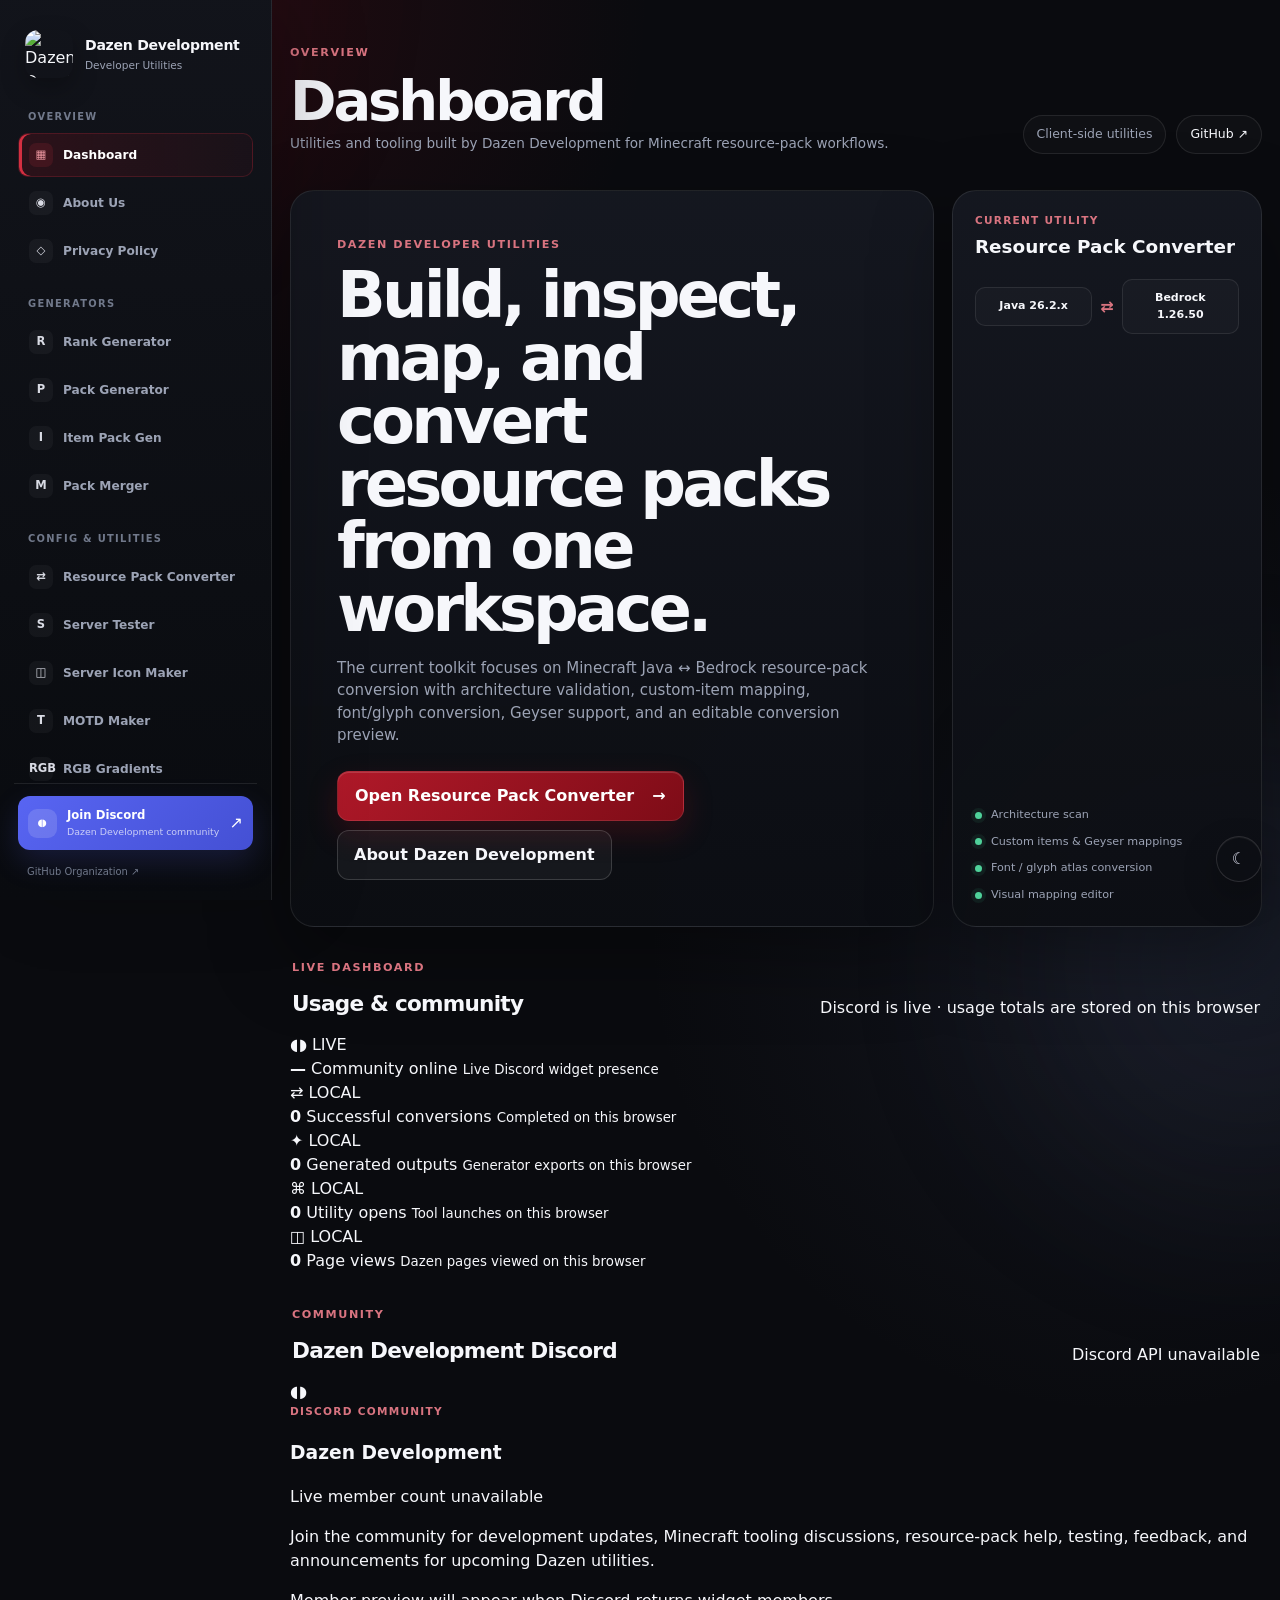
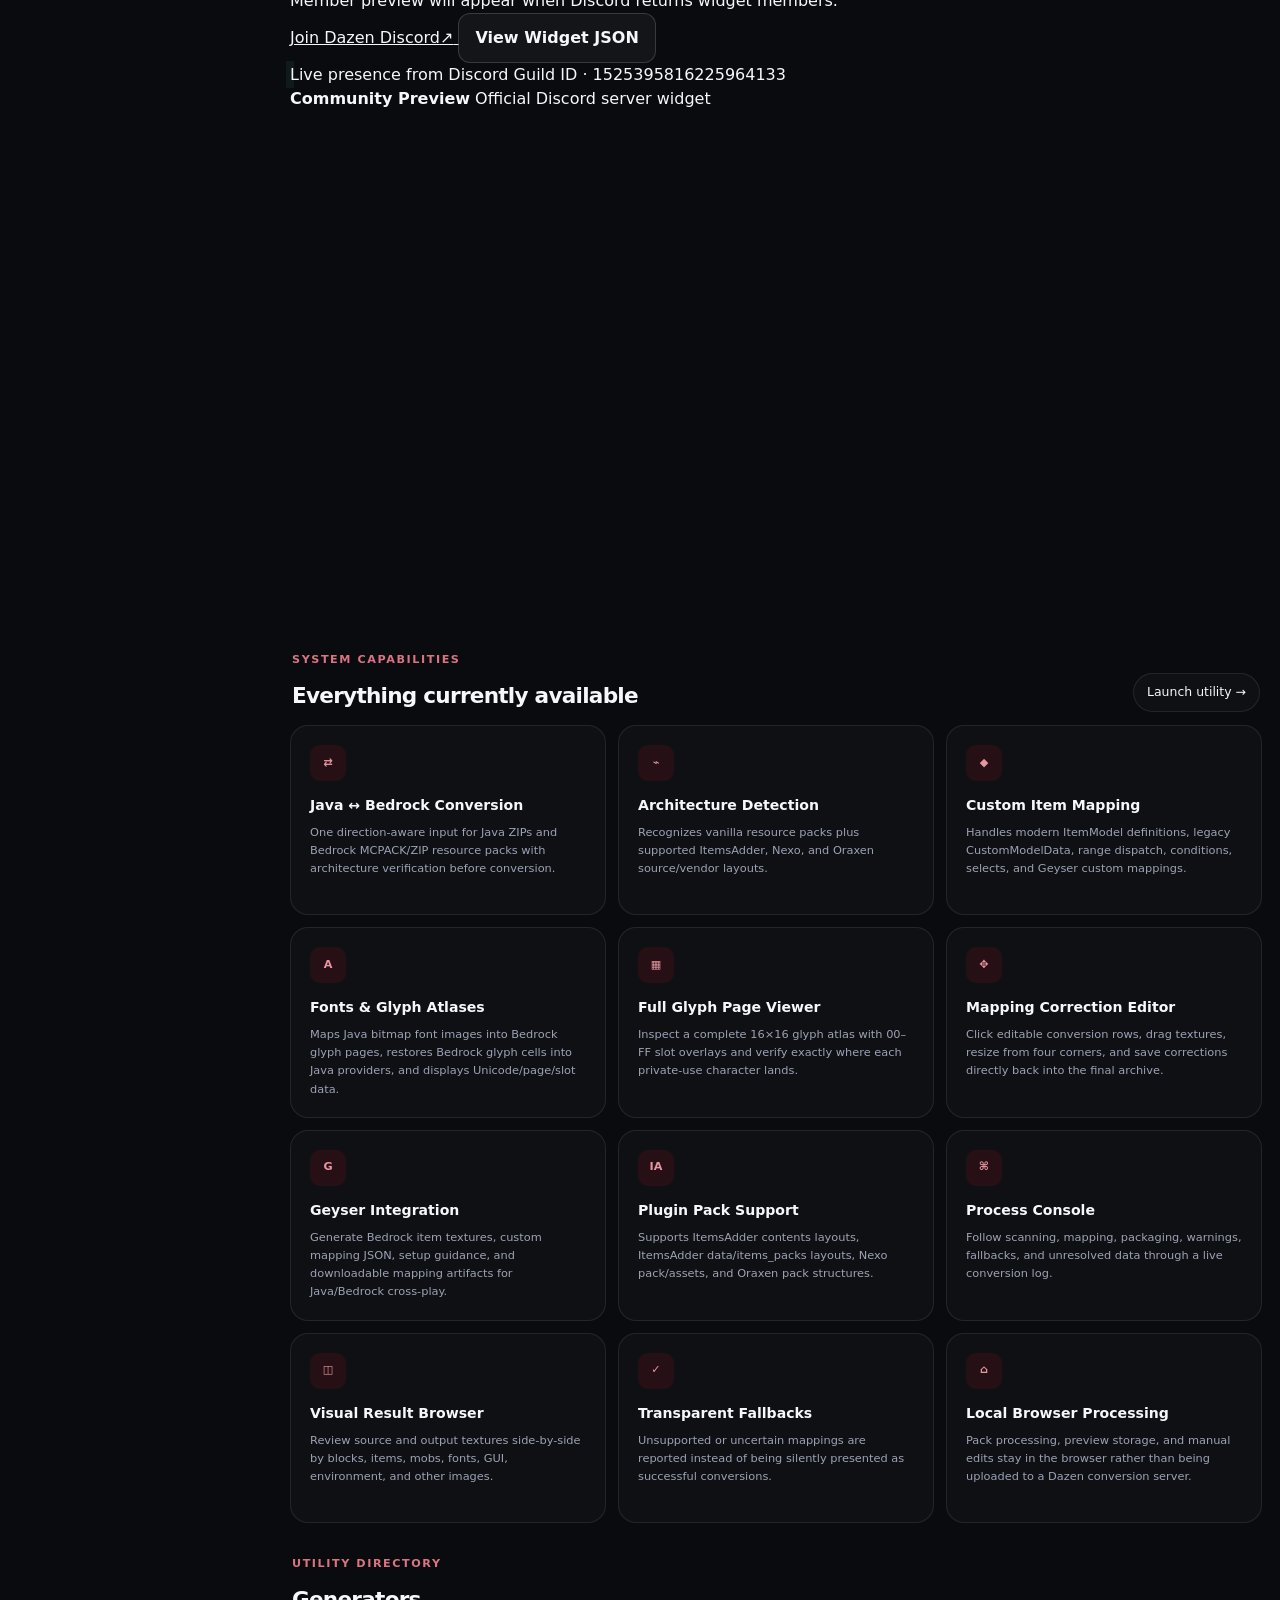
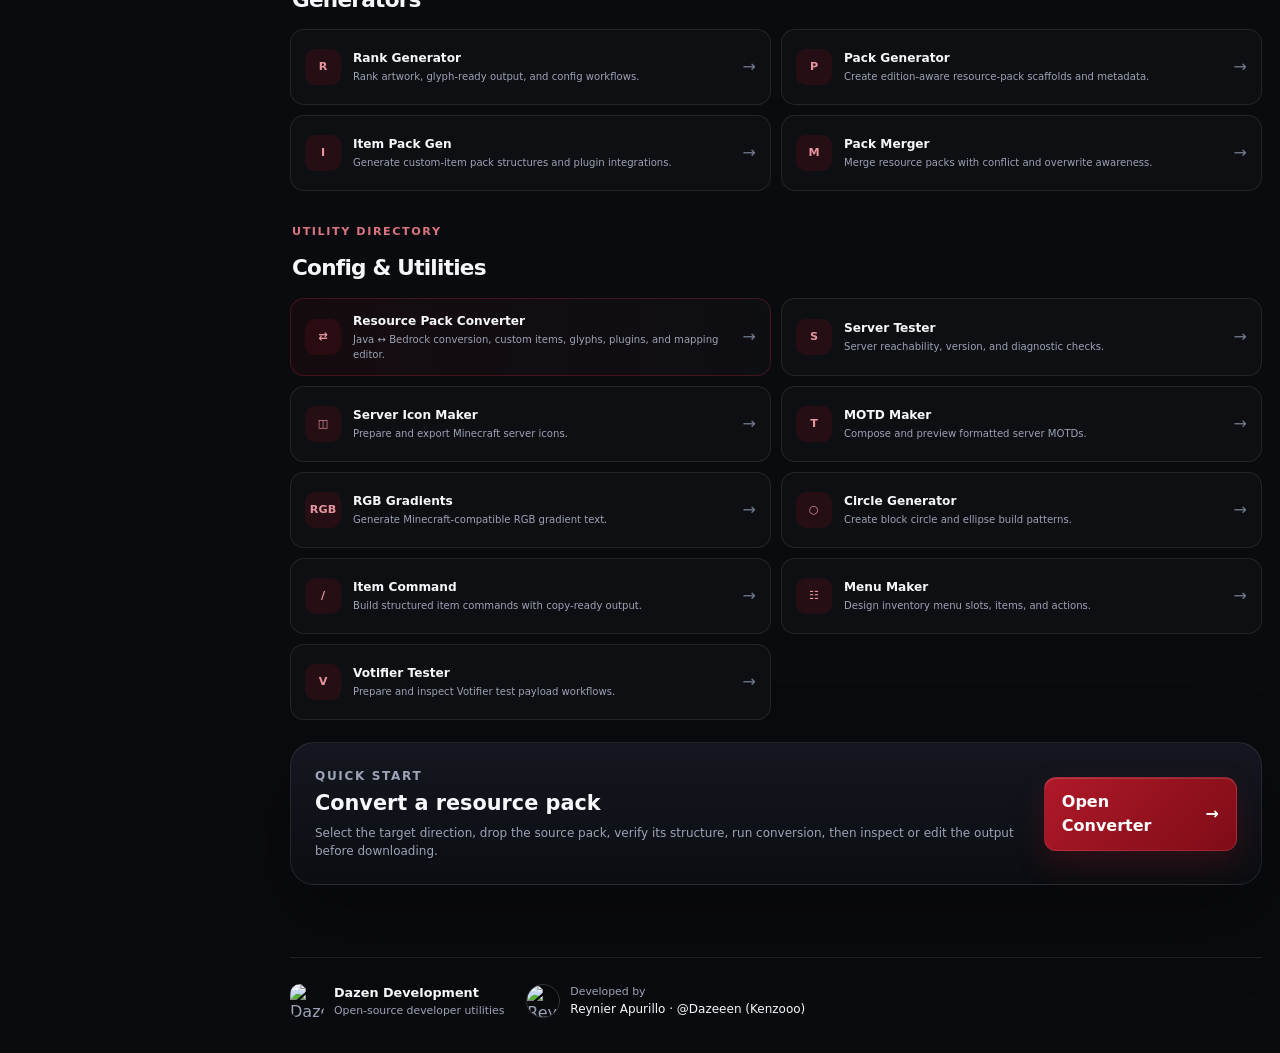
==== commit 9df03176: "Add dashboard usage metrics and styled Discord community widget" ====
--- a/index.html
+++ b/index.html
@@ -6,7 +6,29 @@
   <meta name="theme-color" content="#0b0d12" />
   <meta name="description" content="Dazen Development developer utilities dashboard." />
   <title>Dashboard · Dazen Development</title>
+  <script>
+    (() => {
+      try {
+        const theme = localStorage.getItem('dazen-theme') === 'light' ? 'light' : 'dark';
+        document.documentElement.dataset.theme = theme;
+      } catch {
+        document.documentElement.dataset.theme = 'dark';
+      }
+
+      try {
+        const returning = sessionStorage.getItem('dazen-initial-load-complete') === '1';
+        document.documentElement.classList.add(returning ? 'dazen-returning' : 'dazen-first-entry');
+      } catch {
+        document.documentElement.classList.add('dazen-first-entry');
+      }
+    })();
+  </script>
   <style id="dazen-loader-critical">
+    #dazen-nav-load-track{position:fixed;z-index:10003;top:0;left:0;right:0;height:2px;display:none;overflow:hidden;background:rgba(255,255,255,.035);pointer-events:none;transition:opacity .2s ease}
+    #dazen-nav-load-progress{display:block;width:100%;height:100%;transform:scaleX(.05);transform-origin:left center;background:linear-gradient(90deg,#9b111e,#ef5264);box-shadow:0 0 10px rgba(239,82,100,.65);transition:transform .14s ease}
+    html.dazen-returning #dazen-nav-load-track,html.dazen-route-loading #dazen-nav-load-track{display:block}
+    #dazen-nav-load-track.is-complete{opacity:0}
+    html.dazen-returning #dazen-page-loader{display:none!important}
     #dazen-load-track{width:190px;height:4px;margin:0 auto 16px;overflow:hidden;border-radius:999px;background:rgba(255,255,255,.07);box-shadow:inset 0 0 0 1px rgba(255,255,255,.035);pointer-events:none}
     #dazen-load-progress{display:block;width:100%;height:100%;margin:0;transform:scaleX(.05);transform-origin:left center;border-radius:inherit;background:linear-gradient(90deg,#9b111e,#ef5264);box-shadow:0 0 12px rgba(239,82,100,.6);transition:transform .15s ease}
     #dazen-page-loader{position:fixed;z-index:10001;inset:0;display:grid;place-items:center;background:#090b0f;transition:opacity .24s ease,visibility .24s ease}
@@ -24,6 +46,7 @@
 </head>
 <body data-page="dashboard">
   
+  <div id="dazen-nav-load-track" aria-hidden="true"><span id="dazen-nav-load-progress"></span></div>
   <div id="dazen-page-loader" role="status" aria-live="polite">
     <div class="dazen-loader-card">
       <div class="dazen-loader-logo-wrap">
@@ -83,6 +106,145 @@
       </div>
     </section>
 
+    <section class="dashboard-section dashboard-analytics-section" aria-labelledby="dashboard-analytics-title">
+      <div class="dashboard-section-head">
+        <div>
+          <p class="section-kicker">Live dashboard</p>
+          <h2 id="dashboard-analytics-title">Usage & community</h2>
+        </div>
+        <span class="dashboard-analytics-note">Discord is live · usage totals are stored on this browser</span>
+      </div>
+
+      <div class="dashboard-metrics-grid">
+        <article class="dashboard-metric-card live-metric">
+          <div class="dashboard-metric-top">
+            <span class="dashboard-metric-icon discord">◖◗</span>
+            <span class="dashboard-metric-badge live">LIVE</span>
+          </div>
+          <strong id="stat-community-online">—</strong>
+          <span>Community online</span>
+          <small>Live Discord widget presence</small>
+        </article>
+
+        <article class="dashboard-metric-card">
+          <div class="dashboard-metric-top">
+            <span class="dashboard-metric-icon">⇄</span>
+            <span class="dashboard-metric-badge local">LOCAL</span>
+          </div>
+          <strong id="stat-conversions">0</strong>
+          <span>Successful conversions</span>
+          <small>Completed on this browser</small>
+        </article>
+
+        <article class="dashboard-metric-card">
+          <div class="dashboard-metric-top">
+            <span class="dashboard-metric-icon">✦</span>
+            <span class="dashboard-metric-badge local">LOCAL</span>
+          </div>
+          <strong id="stat-generations">0</strong>
+          <span>Generated outputs</span>
+          <small>Generator exports on this browser</small>
+        </article>
+
+        <article class="dashboard-metric-card">
+          <div class="dashboard-metric-top">
+            <span class="dashboard-metric-icon">⌘</span>
+            <span class="dashboard-metric-badge local">LOCAL</span>
+          </div>
+          <strong id="stat-tool-opens">0</strong>
+          <span>Utility opens</span>
+          <small>Tool launches on this browser</small>
+        </article>
+
+        <article class="dashboard-metric-card">
+          <div class="dashboard-metric-top">
+            <span class="dashboard-metric-icon">◫</span>
+            <span class="dashboard-metric-badge local">LOCAL</span>
+          </div>
+          <strong id="stat-page-views">0</strong>
+          <span>Page views</span>
+          <small>Dazen pages viewed on this browser</small>
+        </article>
+      </div>
+    </section>
+
+    <section class="dashboard-section community-section" aria-labelledby="community-title">
+      <div class="dashboard-section-head">
+        <div>
+          <p class="section-kicker">Community</p>
+          <h2 id="community-title">Dazen Development Discord</h2>
+        </div>
+        <span id="discord-api-status" class="discord-api-status">Connecting to Discord…</span>
+      </div>
+
+      <div class="discord-community-layout">
+        <article class="discord-community-card">
+          <div class="discord-community-brand">
+            <span class="discord-community-logo">◖◗</span>
+            <div>
+              <span class="source-label">Discord community</span>
+              <h3 id="discord-guild-name">Dazen Development</h3>
+              <p id="discord-online-copy">Loading live member presence…</p>
+            </div>
+          </div>
+
+          <p class="discord-community-copy">
+            Join the community for development updates, Minecraft tooling discussions, resource-pack help,
+            testing, feedback, and announcements for upcoming Dazen utilities.
+          </p>
+
+          <div id="discord-member-strip" class="discord-member-strip" aria-label="Discord online member preview"></div>
+
+          <div class="discord-community-actions">
+            <a
+              id="discord-community-join"
+              class="discord-community-join"
+              href="https://discord.gg/zvxHEPzr4M"
+              target="_blank"
+              rel="noreferrer"
+            >
+              <span>Join Dazen Discord</span><span>↗</span>
+            </a>
+            <a
+              class="secondary-btn inline-btn"
+              href="https://discord.com/api/guilds/1525395816225964133/widget.json"
+              target="_blank"
+              rel="noreferrer"
+            >View Widget JSON</a>
+          </div>
+
+          <div class="discord-community-meta">
+            <span><i class="status-dot success"></i> Live presence from Discord</span>
+            <span>Guild ID · 1525395816225964133</span>
+          </div>
+        </article>
+
+        <div class="discord-widget-shell">
+          <div class="discord-widget-shell-head">
+            <div>
+              <strong>Community Preview</strong>
+              <span>Official Discord server widget</span>
+            </div>
+            <span class="discord-widget-live-dot"></span>
+          </div>
+          <div class="discord-widget-frame-wrap">
+            <iframe
+              id="discord-widget-frame"
+              src="https://discord.com/widget?id=1525395816225964133&theme=dark"
+              width="350"
+              height="500"
+              allowtransparency="true"
+              frameborder="0"
+              sandbox="allow-popups allow-popups-to-escape-sandbox allow-same-origin allow-scripts"
+              title="Dazen Development Discord widget"
+              loading="lazy"
+            ></iframe>
+          </div>
+        </div>
+      </div>
+    </section>
+
+
     <section class="dashboard-section">
       <div class="dashboard-section-head">
         <div>
@@ -283,6 +445,7 @@
     </div>
   </footer>
 
+  <script type="module" src="./dashboard.js"></script>
   <script type="module" src="./site-shell.js"></script>
 </body>
 </html>
--- a/styles.css
+++ b/styles.css
@@ -1824,23 +1824,63 @@
 /* =========================================================
    Global Dazen loading experience
    ========================================================= */
-#dazen-load-track {
+#dazen-nav-load-track {
   position: fixed;
-  z-index: 10002;
+  z-index: 10003;
   inset: 0 0 auto 0;
   height: 2px;
+  display: none;
+  overflow: hidden;
   background: rgba(255,255,255,.035);
   pointer-events: none;
-}
-
-#dazen-load-progress {
+  transition: opacity .2s ease;
+}
+
+#dazen-nav-load-progress {
   display: block;
   width: 100%;
   height: 100%;
   transform: scaleX(.05);
   transform-origin: left center;
   background: linear-gradient(90deg, #9b111e, #ef5264);
-  box-shadow: 0 0 12px rgba(239,82,100,.65);
+  box-shadow: 0 0 10px rgba(239,82,100,.65);
+  transition: transform .14s ease;
+}
+
+html.dazen-returning #dazen-nav-load-track,
+html.dazen-route-loading #dazen-nav-load-track {
+  display: block;
+}
+
+#dazen-nav-load-track.is-complete {
+  opacity: 0;
+}
+
+html.dazen-returning #dazen-page-loader {
+  display: none !important;
+}
+
+#dazen-load-track {
+  width: 190px;
+  height: 4px;
+  margin: 0 auto 16px;
+  overflow: hidden;
+  border-radius: 999px;
+  background: rgba(255,255,255,.07);
+  box-shadow: inset 0 0 0 1px rgba(255,255,255,.035);
+  pointer-events: none;
+}
+
+#dazen-load-progress {
+  display: block;
+  width: 100%;
+  height: 100%;
+  margin: 0;
+  transform: scaleX(.05);
+  transform-origin: left center;
+  border-radius: inherit;
+  background: linear-gradient(90deg, #9b111e, #ef5264);
+  box-shadow: 0 0 12px rgba(239,82,100,.6);
   transition: transform .15s ease;
 }
 
@@ -1873,7 +1913,7 @@
   position: relative;
   width: 86px;
   height: 86px;
-  margin: 0 auto 18px;
+  margin: 0 auto 12px;
   display: grid;
   place-items: center;
 }
@@ -2120,3 +2160,378 @@
     grid-template-columns: 1fr;
   }
 }
+
+
+/* =========================================================
+   Light / Dark theme toggle
+   ========================================================= */
+.theme-toggle {
+  display: inline-flex;
+  align-items: center;
+  gap: 7px;
+  min-height: 36px;
+  padding: 6px 9px;
+  border: 1px solid var(--border-strong);
+  border-radius: 999px;
+  background: rgba(255,255,255,.035);
+  color: var(--text);
+  cursor: pointer;
+  transition: background .18s ease, border-color .18s ease, transform .18s ease;
+}
+
+.theme-toggle:hover {
+  background: rgba(255,255,255,.065);
+  transform: translateY(-1px);
+}
+
+.theme-toggle-icon {
+  display: grid;
+  place-items: center;
+  width: 18px;
+  height: 18px;
+  color: var(--muted);
+  font-size: .74rem;
+  line-height: 1;
+}
+
+.theme-toggle-track {
+  position: relative;
+  width: 34px;
+  height: 18px;
+  flex: 0 0 34px;
+  border-radius: 999px;
+  background: rgba(255,255,255,.12);
+  box-shadow: inset 0 0 0 1px rgba(255,255,255,.06);
+  transition: background .18s ease;
+}
+
+.theme-toggle-knob {
+  position: absolute;
+  top: 3px;
+  left: 3px;
+  width: 12px;
+  height: 12px;
+  border-radius: 50%;
+  background: #fff;
+  box-shadow: 0 2px 7px rgba(0,0,0,.28);
+  transition: transform .2s ease;
+}
+
+.theme-toggle.is-light .theme-toggle-track {
+  background: rgba(155,17,30,.22);
+}
+
+.theme-toggle.is-light .theme-toggle-knob {
+  transform: translateX(16px);
+}
+
+.theme-toggle.is-light .theme-toggle-sun {
+  color: #c67d00;
+}
+
+.theme-toggle:not(.is-light) .theme-toggle-moon {
+  color: #d8dbea;
+}
+
+.theme-toggle-label {
+  min-width: 30px;
+  font-size: .66rem;
+  font-weight: 800;
+}
+
+/* =========================================================
+   Light theme
+   ========================================================= */
+html[data-theme="light"] {
+  color-scheme: light;
+  --bg: #f3f5f9;
+  --panel: rgba(255,255,255,.92);
+  --panel-2: rgba(248,249,252,.94);
+  --border: rgba(20,27,39,.10);
+  --border-strong: rgba(20,27,39,.17);
+  --text: #171b24;
+  --muted: #667085;
+  --muted-2: #8a94a7;
+  --accent: #9b111e;
+  --accent-2: #c92739;
+  --accent-soft: rgba(155,17,30,.09);
+  --green: #16825c;
+  --amber: #a66a00;
+  --red: #c53c49;
+  --shadow: 0 24px 65px rgba(30,38,55,.12);
+}
+
+html[data-theme="light"] body {
+  background:
+    radial-gradient(circle at 12% 0%, rgba(155,17,30,.08), transparent 31rem),
+    radial-gradient(circle at 88% 22%, rgba(82,95,135,.07), transparent 30rem),
+    var(--bg);
+}
+
+html[data-theme="light"] .ambient {
+  opacity: .08;
+}
+
+html[data-theme="light"] .app-sidebar {
+  background:
+    linear-gradient(180deg, rgba(255,255,255,.985), rgba(246,248,252,.99));
+  box-shadow: 24px 0 60px rgba(50,60,80,.08);
+}
+
+html[data-theme="light"] .sidebar-brand:hover,
+html[data-theme="light"] .sidebar-nav-item:hover,
+html[data-theme="light"] .secondary-btn:hover:not(:disabled),
+html[data-theme="light"] .theme-toggle:hover {
+  background: rgba(20,27,39,.045);
+}
+
+html[data-theme="light"] .sidebar-nav-item.active {
+  color: #76101a;
+  background: linear-gradient(90deg, rgba(155,17,30,.10), rgba(155,17,30,.025));
+  border-color: rgba(155,17,30,.18);
+}
+
+html[data-theme="light"] .sidebar-nav-icon,
+html[data-theme="light"] .feature-card,
+html[data-theme="light"] .info-card,
+html[data-theme="light"] .policy-section,
+html[data-theme="light"] .legal-note-card,
+html[data-theme="light"] .tool-roadmap-card,
+html[data-theme="light"] .utility-directory-card,
+html[data-theme="light"] .editor-controls-card,
+html[data-theme="light"] .output-stats > div,
+html[data-theme="light"] .preview-summary-grid > article {
+  background: rgba(255,255,255,.62);
+}
+
+html[data-theme="light"] .dashboard-hero-copy,
+html[data-theme="light"] .dashboard-status-panel,
+html[data-theme="light"] .dashboard-quickstart,
+html[data-theme="light"] .about-intro-card,
+html[data-theme="light"] .about-developer,
+html[data-theme="light"] .privacy-highlight,
+html[data-theme="light"] .tool-placeholder-card,
+html[data-theme="light"] .source-pack-card,
+html[data-theme="light"] .conversion-route-card,
+html[data-theme="light"] .output-card,
+html[data-theme="light"] .preview-browser,
+html[data-theme="light"] .preview-state-card,
+html[data-theme="light"] .editor-panel {
+  background:
+    linear-gradient(180deg, rgba(255,255,255,.96), rgba(249,250,253,.96));
+}
+
+html[data-theme="light"] .target-architecture,
+html[data-theme="light"] .preview-search,
+html[data-theme="light"] .numeric-control input,
+html[data-theme="light"] .editor-path,
+html[data-theme="light"] .config-snippet pre {
+  background: #f7f8fb;
+  color: var(--text);
+}
+
+html[data-theme="light"] code {
+  color: #8f2631;
+}
+
+html[data-theme="light"] .route-edition,
+html[data-theme="light"] .output-file-card,
+html[data-theme="light"] .glyph-character-line,
+html[data-theme="light"] .editor-help-grid > div,
+html[data-theme="light"] .tool-capability-list > div {
+  background: rgba(255,255,255,.7);
+}
+
+html[data-theme="light"] .texture-stage,
+html[data-theme="light"] .editor-stage,
+html[data-theme="light"] .checkerboard {
+  background-color: #eef1f6;
+}
+
+html[data-theme="light"] .checkerboard {
+  background-image:
+    linear-gradient(45deg, rgba(20,27,39,.045) 25%, transparent 25%),
+    linear-gradient(-45deg, rgba(20,27,39,.045) 25%, transparent 25%),
+    linear-gradient(45deg, transparent 75%, rgba(20,27,39,.045) 75%),
+    linear-gradient(-45deg, transparent 75%, rgba(20,27,39,.045) 75%);
+}
+
+html[data-theme="light"] .secondary-btn,
+html[data-theme="light"] .ghost-link,
+html[data-theme="light"] .preview-tab,
+html[data-theme="light"] .copy-chip,
+html[data-theme="light"] .theme-toggle {
+  background: rgba(255,255,255,.78);
+  color: var(--text);
+}
+
+html[data-theme="light"] .console-card,
+html[data-theme="light"] #console {
+  background: #11151c;
+  color: #e8ebf2;
+}
+
+html[data-theme="light"] #dazen-page-loader {
+  background:
+    radial-gradient(circle at 50% 42%, rgba(155,17,30,.08), transparent 18rem),
+    #f3f5f9;
+}
+
+html[data-theme="light"] .dazen-loader-card {
+  color: #171b24;
+}
+
+html[data-theme="light"] .dazen-loader-card span {
+  color: #778197;
+}
+
+html[data-theme="light"] #dazen-load-track {
+  background: rgba(20,27,39,.09);
+  box-shadow: inset 0 0 0 1px rgba(20,27,39,.04);
+}
+
+html[data-theme="light"] #dazen-nav-load-track {
+  background: rgba(20,27,39,.06);
+}
+
+@media (max-width: 640px) {
+  .theme-toggle-label {
+    display: none;
+  }
+}
+
+
+/* Shared floating theme switch */
+.theme-toggle-floating {
+  position: fixed;
+  right: 18px;
+  bottom: 18px;
+  z-index: 78;
+  min-height: 40px;
+  padding: 7px 10px;
+  background: rgba(13,15,20,.86);
+  border-color: rgba(255,255,255,.13);
+  box-shadow:
+    0 14px 34px rgba(0,0,0,.28),
+    inset 0 1px 0 rgba(255,255,255,.05);
+  backdrop-filter: blur(14px);
+  -webkit-backdrop-filter: blur(14px);
+}
+
+.theme-toggle-floating:hover {
+  background: rgba(20,23,31,.94);
+}
+
+html[data-theme="light"] .theme-toggle-floating {
+  background: rgba(255,255,255,.88);
+  border-color: rgba(20,27,39,.12);
+  box-shadow:
+    0 14px 34px rgba(50,60,80,.14),
+    inset 0 1px 0 rgba(255,255,255,.8);
+}
+
+html[data-theme="light"] .theme-toggle-floating:hover {
+  background: rgba(255,255,255,.97);
+}
+
+body.sidebar-open .theme-toggle-floating {
+  pointer-events: none;
+}
+
+@media (max-width: 860px) {
+  .theme-toggle-floating {
+    right: 14px;
+    bottom: 14px;
+    z-index: 82;
+  }
+}
+
+@media (max-width: 640px) {
+  .theme-toggle-floating {
+    padding: 7px 9px;
+  }
+}
+
+
+/* Single-circle animated theme switch override */
+.theme-toggle-floating {
+  width: 46px;
+  height: 46px;
+  min-width: 46px;
+  min-height: 46px;
+  padding: 0;
+  border-radius: 50%;
+  display: grid;
+  place-items: center;
+  overflow: hidden;
+}
+
+.theme-toggle-floating .theme-toggle-icon-stack {
+  position: relative;
+  display: block;
+  width: 22px;
+  height: 22px;
+}
+
+.theme-toggle-floating .theme-toggle-icon {
+  position: absolute;
+  inset: 0;
+  width: 22px;
+  height: 22px;
+  display: grid;
+  place-items: center;
+  margin: 0;
+  font-size: 1rem;
+  line-height: 1;
+  transition:
+    opacity .28s ease,
+    transform .38s cubic-bezier(.2,.8,.2,1),
+    color .2s ease;
+  transform-origin: 50% 50%;
+}
+
+.theme-toggle-floating .theme-toggle-sun {
+  color: #f4b942;
+  opacity: 0;
+  transform: rotate(-90deg) scale(.45);
+}
+
+.theme-toggle-floating .theme-toggle-moon {
+  color: #d8dbea;
+  opacity: 1;
+  transform: rotate(0deg) scale(1);
+}
+
+.theme-toggle-floating.is-light .theme-toggle-sun {
+  opacity: 1;
+  transform: rotate(0deg) scale(1);
+}
+
+.theme-toggle-floating.is-light .theme-toggle-moon {
+  opacity: 0;
+  transform: rotate(90deg) scale(.45);
+}
+
+.theme-toggle-floating:active .theme-toggle-icon-stack {
+  transform: scale(.92);
+}
+
+.theme-toggle-floating .theme-toggle-track,
+.theme-toggle-floating .theme-toggle-knob,
+.theme-toggle-floating .theme-toggle-label {
+  display: none !important;
+}
+
+html[data-theme="light"] .theme-toggle-floating .theme-toggle-sun {
+  color: #b56e00;
+}
+
+@media (max-width: 640px) {
+  .theme-toggle-floating {
+    width: 44px;
+    height: 44px;
+    min-width: 44px;
+    min-height: 44px;
+    padding: 0;
+  }
+}
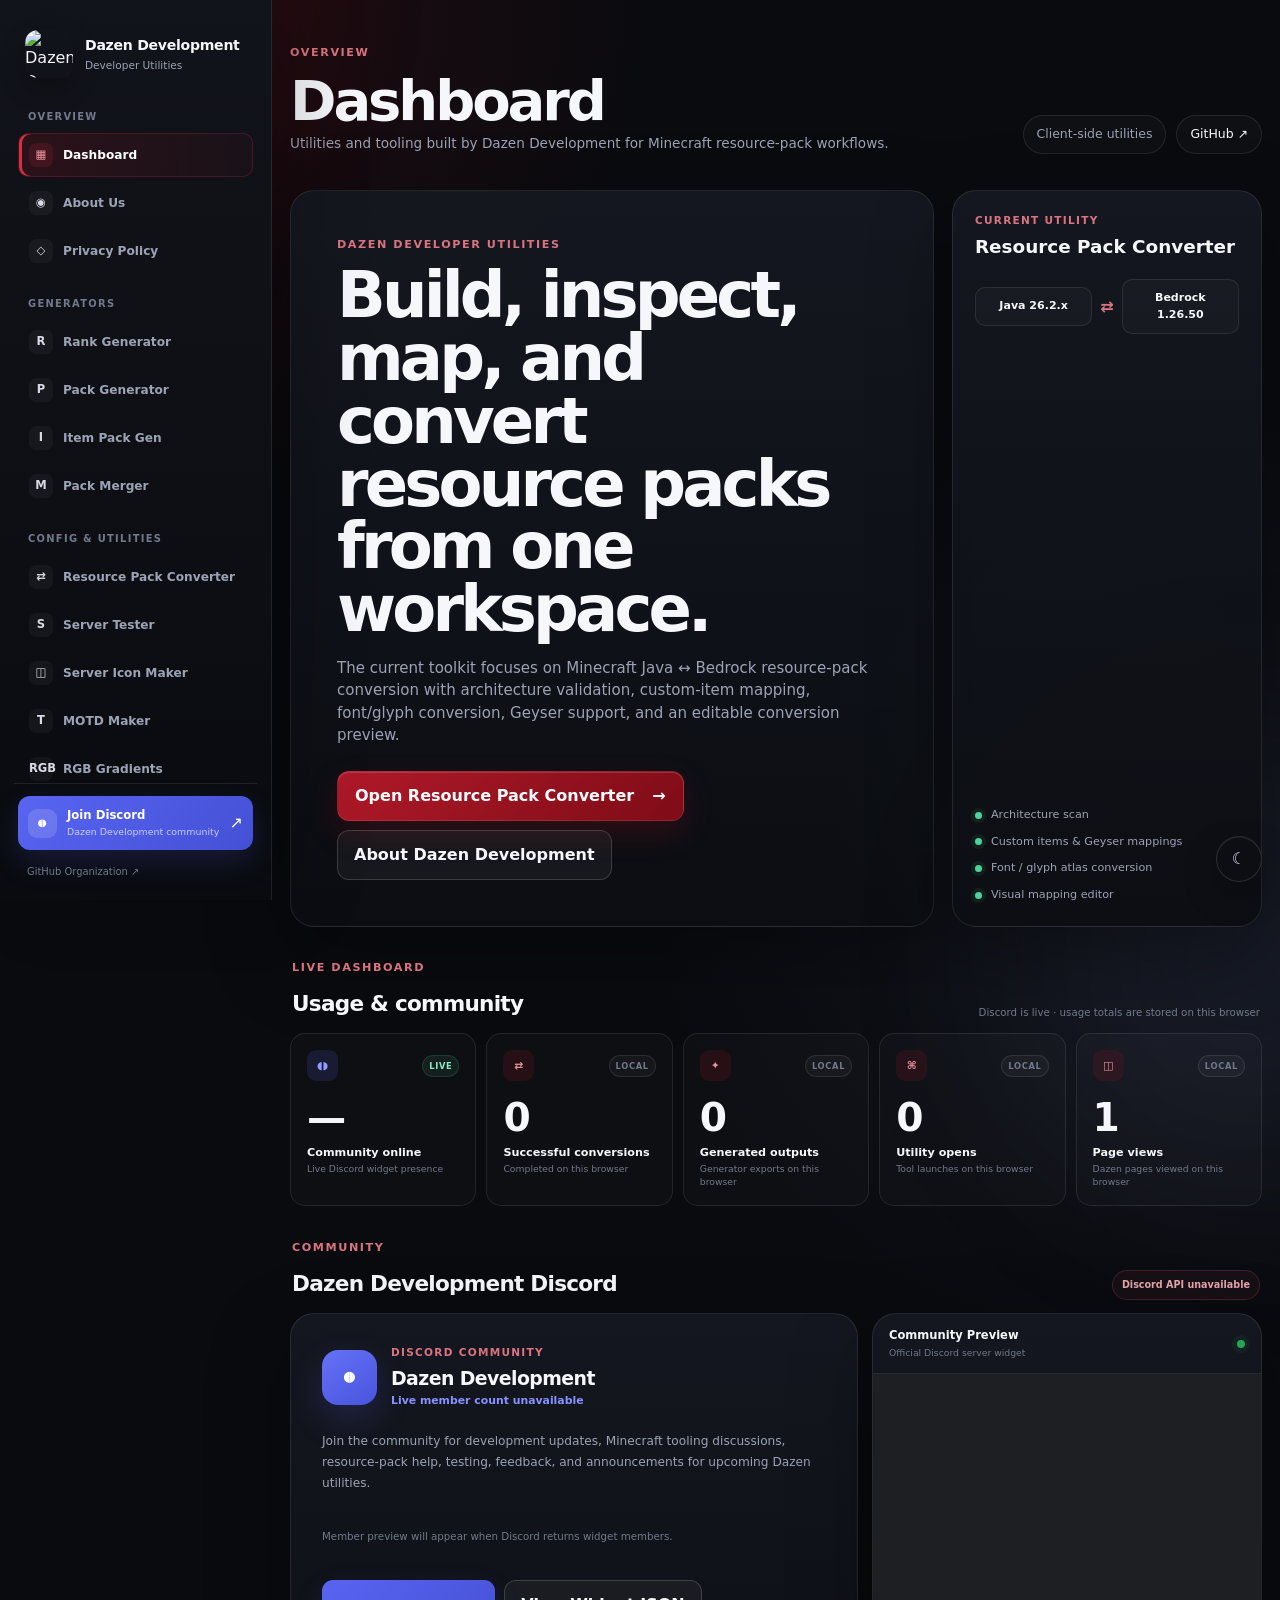
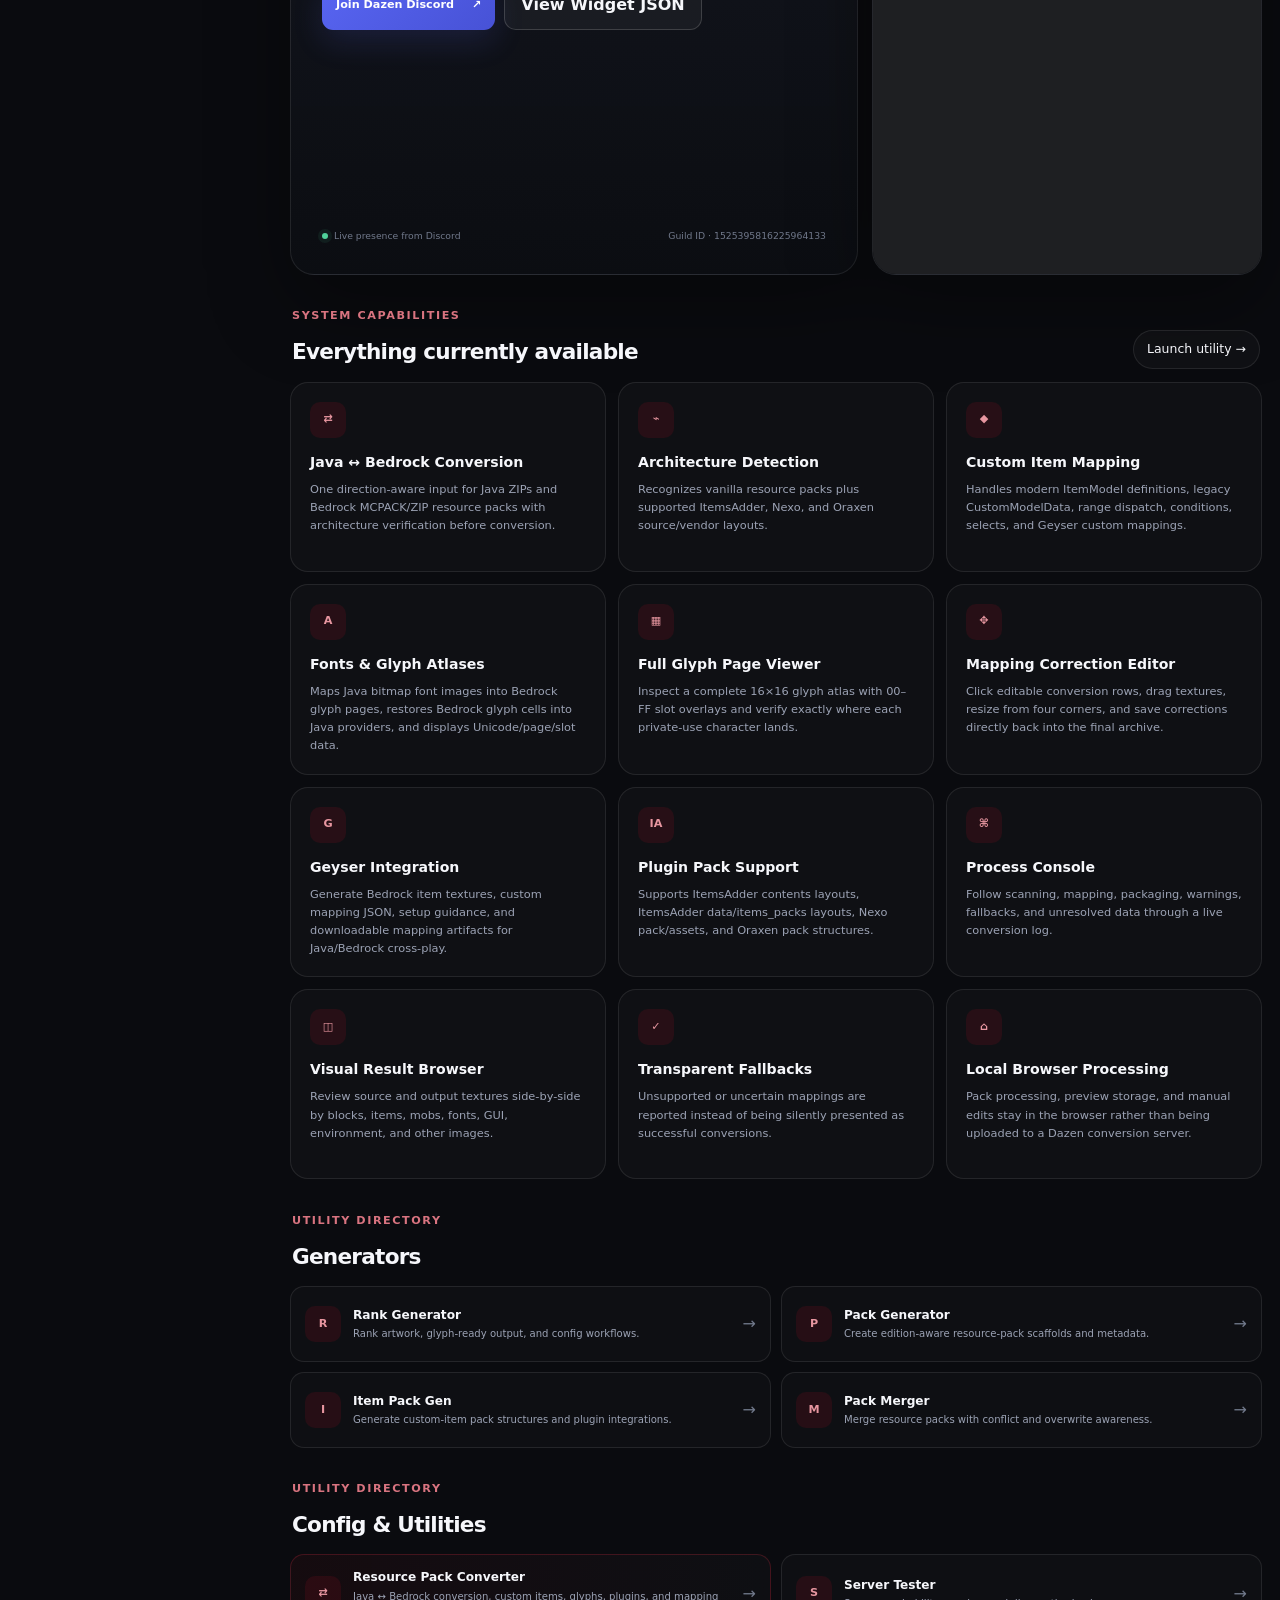
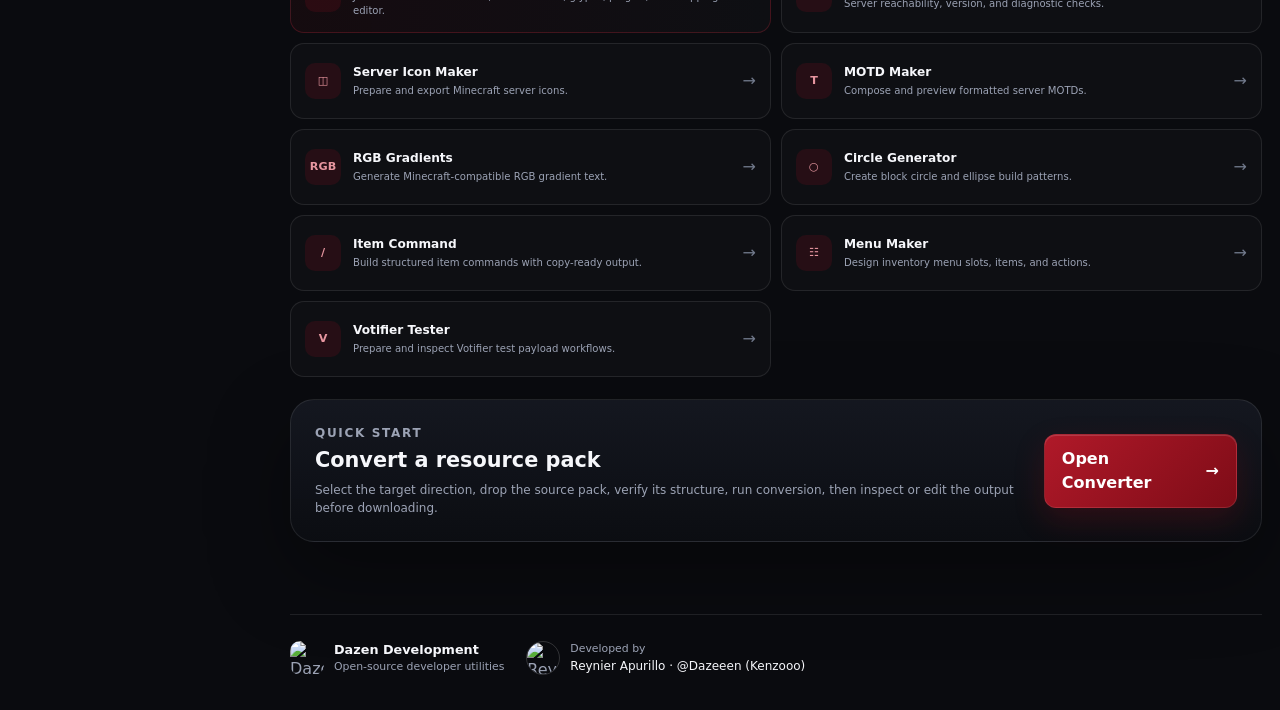
==== commit 4a272e85: "Initialize shared usage tracking before dashboard metrics" ====
--- a/index.html
+++ b/index.html
@@ -445,7 +445,7 @@
     </div>
   </footer>
 
+  <script type="module" src="./site-shell.js"></script>
   <script type="module" src="./dashboard.js"></script>
-  <script type="module" src="./site-shell.js"></script>
 </body>
 </html>
--- a/styles.css
+++ b/styles.css
@@ -2535,3 +2535,445 @@
     padding: 0;
   }
 }
+
+
+/* =========================================================
+   Dashboard analytics + Discord community
+   ========================================================= */
+.dashboard-analytics-section {
+  margin-top: 22px;
+}
+
+.dashboard-analytics-note {
+  color: var(--muted-2);
+  font-size: .64rem;
+}
+
+.dashboard-metrics-grid {
+  display: grid;
+  grid-template-columns: repeat(5, minmax(0, 1fr));
+  gap: 10px;
+}
+
+.dashboard-metric-card {
+  min-width: 0;
+  padding: 16px;
+  border: 1px solid var(--border);
+  border-radius: 15px;
+  background: rgba(255,255,255,.02);
+  transition: transform .18s ease, border-color .18s ease, background .18s ease;
+}
+
+.dashboard-metric-card:hover {
+  transform: translateY(-2px);
+  border-color: var(--border-strong);
+  background: rgba(255,255,255,.03);
+}
+
+.dashboard-metric-card.is-live {
+  border-color: rgba(88,101,242,.28);
+  box-shadow: inset 0 0 0 1px rgba(88,101,242,.04);
+}
+
+.dashboard-metric-top {
+  display: flex;
+  align-items: center;
+  justify-content: space-between;
+  gap: 9px;
+  margin-bottom: 17px;
+}
+
+.dashboard-metric-icon {
+  display: grid;
+  place-items: center;
+  width: 31px;
+  height: 31px;
+  border-radius: 9px;
+  background: var(--accent-soft);
+  color: #e697a0;
+  font-size: .67rem;
+  font-weight: 900;
+}
+
+.dashboard-metric-icon.discord {
+  background: rgba(88,101,242,.14);
+  color: #929bff;
+}
+
+.dashboard-metric-badge {
+  padding: 4px 6px;
+  border-radius: 999px;
+  font-size: .52rem;
+  font-weight: 900;
+  letter-spacing: .08em;
+}
+
+.dashboard-metric-badge.live {
+  color: #8ee8c2;
+  background: rgba(79,209,154,.09);
+  border: 1px solid rgba(79,209,154,.15);
+}
+
+.dashboard-metric-badge.local {
+  color: var(--muted-2);
+  background: rgba(255,255,255,.035);
+  border: 1px solid var(--border);
+}
+
+.dashboard-metric-card > strong {
+  display: block;
+  font-size: clamp(1.6rem, 4vw, 2.45rem);
+  line-height: 1;
+  letter-spacing: -.05em;
+}
+
+.dashboard-metric-card > span {
+  display: block;
+  margin-top: 7px;
+  font-size: .7rem;
+  font-weight: 800;
+}
+
+.dashboard-metric-card > small {
+  display: block;
+  margin-top: 2px;
+  color: var(--muted-2);
+  font-size: .58rem;
+  line-height: 1.4;
+}
+
+.community-section {
+  margin-top: 22px;
+}
+
+.discord-api-status {
+  display: inline-flex;
+  align-items: center;
+  min-height: 30px;
+  padding: 6px 9px;
+  border: 1px solid var(--border);
+  border-radius: 999px;
+  color: var(--muted);
+  background: rgba(255,255,255,.02);
+  font-size: .6rem;
+  font-weight: 800;
+}
+
+.discord-api-status.is-live {
+  color: #83dfba;
+  border-color: rgba(79,209,154,.18);
+  background: rgba(79,209,154,.06);
+}
+
+.discord-api-status.is-error {
+  color: #e7a5ad;
+  border-color: rgba(255,109,121,.18);
+  background: rgba(255,109,121,.05);
+}
+
+.discord-community-layout {
+  display: grid;
+  grid-template-columns: minmax(0, 1fr) minmax(320px, 390px);
+  gap: 14px;
+  align-items: stretch;
+}
+
+.discord-community-card,
+.discord-widget-shell {
+  border: 1px solid var(--border);
+  border-radius: var(--radius-xl);
+  background:
+    linear-gradient(180deg, rgba(22,25,33,.92), rgba(12,14,19,.94));
+  box-shadow: var(--shadow);
+}
+
+.discord-community-card {
+  display: flex;
+  flex-direction: column;
+  padding: clamp(22px, 4vw, 31px);
+}
+
+.discord-community-brand {
+  display: flex;
+  align-items: center;
+  gap: 14px;
+}
+
+.discord-community-logo {
+  display: grid;
+  place-items: center;
+  width: 55px;
+  height: 55px;
+  flex: 0 0 55px;
+  border-radius: 16px;
+  background: linear-gradient(145deg, #6571f7, #4854dc);
+  color: white;
+  font-size: .9rem;
+  letter-spacing: -.18em;
+  padding-right: 3px;
+  box-shadow: 0 14px 35px rgba(88,101,242,.2);
+}
+
+.discord-community-brand h3 {
+  margin: 3px 0 1px;
+  font-size: 1.18rem;
+  letter-spacing: -.03em;
+}
+
+.discord-community-brand p {
+  margin: 0;
+  color: #8891ff;
+  font-size: .68rem;
+  font-weight: 750;
+}
+
+.discord-community-copy {
+  max-width: 720px;
+  margin: 22px 0 0;
+  color: var(--muted);
+  font-size: .76rem;
+  line-height: 1.7;
+}
+
+.discord-member-strip {
+  display: flex;
+  align-items: center;
+  min-height: 44px;
+  margin-top: 21px;
+}
+
+.discord-member-avatar {
+  position: relative;
+  width: 38px;
+  height: 38px;
+  margin-left: -8px;
+  border: 3px solid #12151c;
+  border-radius: 50%;
+  background: var(--panel-2);
+}
+
+.discord-member-avatar:first-child {
+  margin-left: 0;
+}
+
+.discord-member-avatar img {
+  width: 100%;
+  height: 100%;
+  border-radius: inherit;
+  object-fit: cover;
+}
+
+.discord-member-status {
+  position: absolute;
+  right: -1px;
+  bottom: -1px;
+  width: 10px;
+  height: 10px;
+  border: 2px solid #12151c;
+  border-radius: 50%;
+  background: #747f8d;
+}
+
+.discord-member-status.online {
+  background: #23a55a;
+}
+
+.discord-member-status.idle {
+  background: #f0b232;
+}
+
+.discord-member-status.dnd {
+  background: #f23f43;
+}
+
+.discord-member-more {
+  display: grid;
+  place-items: center;
+  min-width: 38px;
+  height: 38px;
+  margin-left: -8px;
+  padding: 0 8px;
+  border: 3px solid #12151c;
+  border-radius: 999px;
+  background: #252936;
+  color: #c9ced9;
+  font-size: .61rem;
+  font-weight: 900;
+}
+
+.discord-member-empty {
+  color: var(--muted-2);
+  font-size: .64rem;
+}
+
+.discord-community-actions {
+  display: flex;
+  flex-wrap: wrap;
+  gap: 9px;
+  margin-top: 22px;
+}
+
+.discord-community-join {
+  display: inline-flex;
+  justify-content: space-between;
+  align-items: center;
+  gap: 18px;
+  min-height: 42px;
+  padding: 9px 14px;
+  border-radius: 11px;
+  color: white;
+  background: linear-gradient(135deg, #5865f2, #4752d6);
+  box-shadow: 0 12px 30px rgba(88,101,242,.16);
+  font-size: .7rem;
+  font-weight: 800;
+  text-decoration: none;
+  transition: transform .18s ease, filter .18s ease;
+}
+
+.discord-community-join:hover {
+  transform: translateY(-1px);
+  filter: brightness(1.05);
+}
+
+.discord-community-meta {
+  display: flex;
+  flex-wrap: wrap;
+  justify-content: space-between;
+  gap: 10px;
+  margin-top: auto;
+  padding-top: 24px;
+  color: var(--muted-2);
+  font-size: .58rem;
+}
+
+.discord-community-meta span {
+  display: inline-flex;
+  align-items: center;
+  gap: 6px;
+}
+
+.discord-community-meta .status-dot {
+  width: 6px;
+  height: 6px;
+}
+
+.discord-widget-shell {
+  overflow: hidden;
+}
+
+.discord-widget-shell-head {
+  display: flex;
+  align-items: center;
+  justify-content: space-between;
+  gap: 12px;
+  min-height: 60px;
+  padding: 13px 16px;
+  border-bottom: 1px solid var(--border);
+}
+
+.discord-widget-shell-head strong,
+.discord-widget-shell-head span {
+  display: block;
+}
+
+.discord-widget-shell-head strong {
+  font-size: .72rem;
+}
+
+.discord-widget-shell-head div > span {
+  margin-top: 2px;
+  color: var(--muted-2);
+  font-size: .58rem;
+}
+
+.discord-widget-live-dot {
+  width: 8px;
+  height: 8px;
+  border-radius: 50%;
+  background: #23a55a;
+  box-shadow: 0 0 0 5px rgba(35,165,90,.08);
+}
+
+.discord-widget-frame-wrap {
+  height: 500px;
+  background: #1e1f22;
+}
+
+.discord-widget-frame-wrap iframe {
+  display: block;
+  width: 100%;
+  height: 500px;
+  border: 0;
+}
+
+html[data-theme="light"] .dashboard-metric-card {
+  background: rgba(255,255,255,.68);
+}
+
+html[data-theme="light"] .dashboard-metric-badge.local {
+  background: rgba(20,27,39,.035);
+}
+
+html[data-theme="light"] .discord-community-card,
+html[data-theme="light"] .discord-widget-shell {
+  background:
+    linear-gradient(180deg, rgba(255,255,255,.96), rgba(249,250,253,.97));
+}
+
+html[data-theme="light"] .discord-member-avatar,
+html[data-theme="light"] .discord-member-status,
+html[data-theme="light"] .discord-member-more {
+  border-color: #f7f8fb;
+}
+
+html[data-theme="light"] .discord-member-more {
+  background: #e9ecf3;
+  color: #505a6e;
+}
+
+html[data-theme="light"] .discord-widget-frame-wrap {
+  background: #f2f3f5;
+}
+
+@media (max-width: 1160px) {
+  .dashboard-metrics-grid {
+    grid-template-columns: repeat(3, minmax(0, 1fr));
+  }
+}
+
+@media (max-width: 960px) {
+  .discord-community-layout {
+    grid-template-columns: 1fr;
+  }
+
+  .discord-widget-shell {
+    max-width: 560px;
+    width: 100%;
+  }
+}
+
+@media (max-width: 720px) {
+  .dashboard-metrics-grid {
+    grid-template-columns: repeat(2, minmax(0, 1fr));
+  }
+
+  .dashboard-analytics-note {
+    max-width: 240px;
+  }
+}
+
+@media (max-width: 520px) {
+  .dashboard-metrics-grid {
+    grid-template-columns: 1fr;
+  }
+
+  .discord-community-actions {
+    display: grid;
+  }
+
+  .discord-community-join,
+  .discord-community-actions .secondary-btn {
+    width: 100%;
+    justify-content: space-between;
+  }
+}
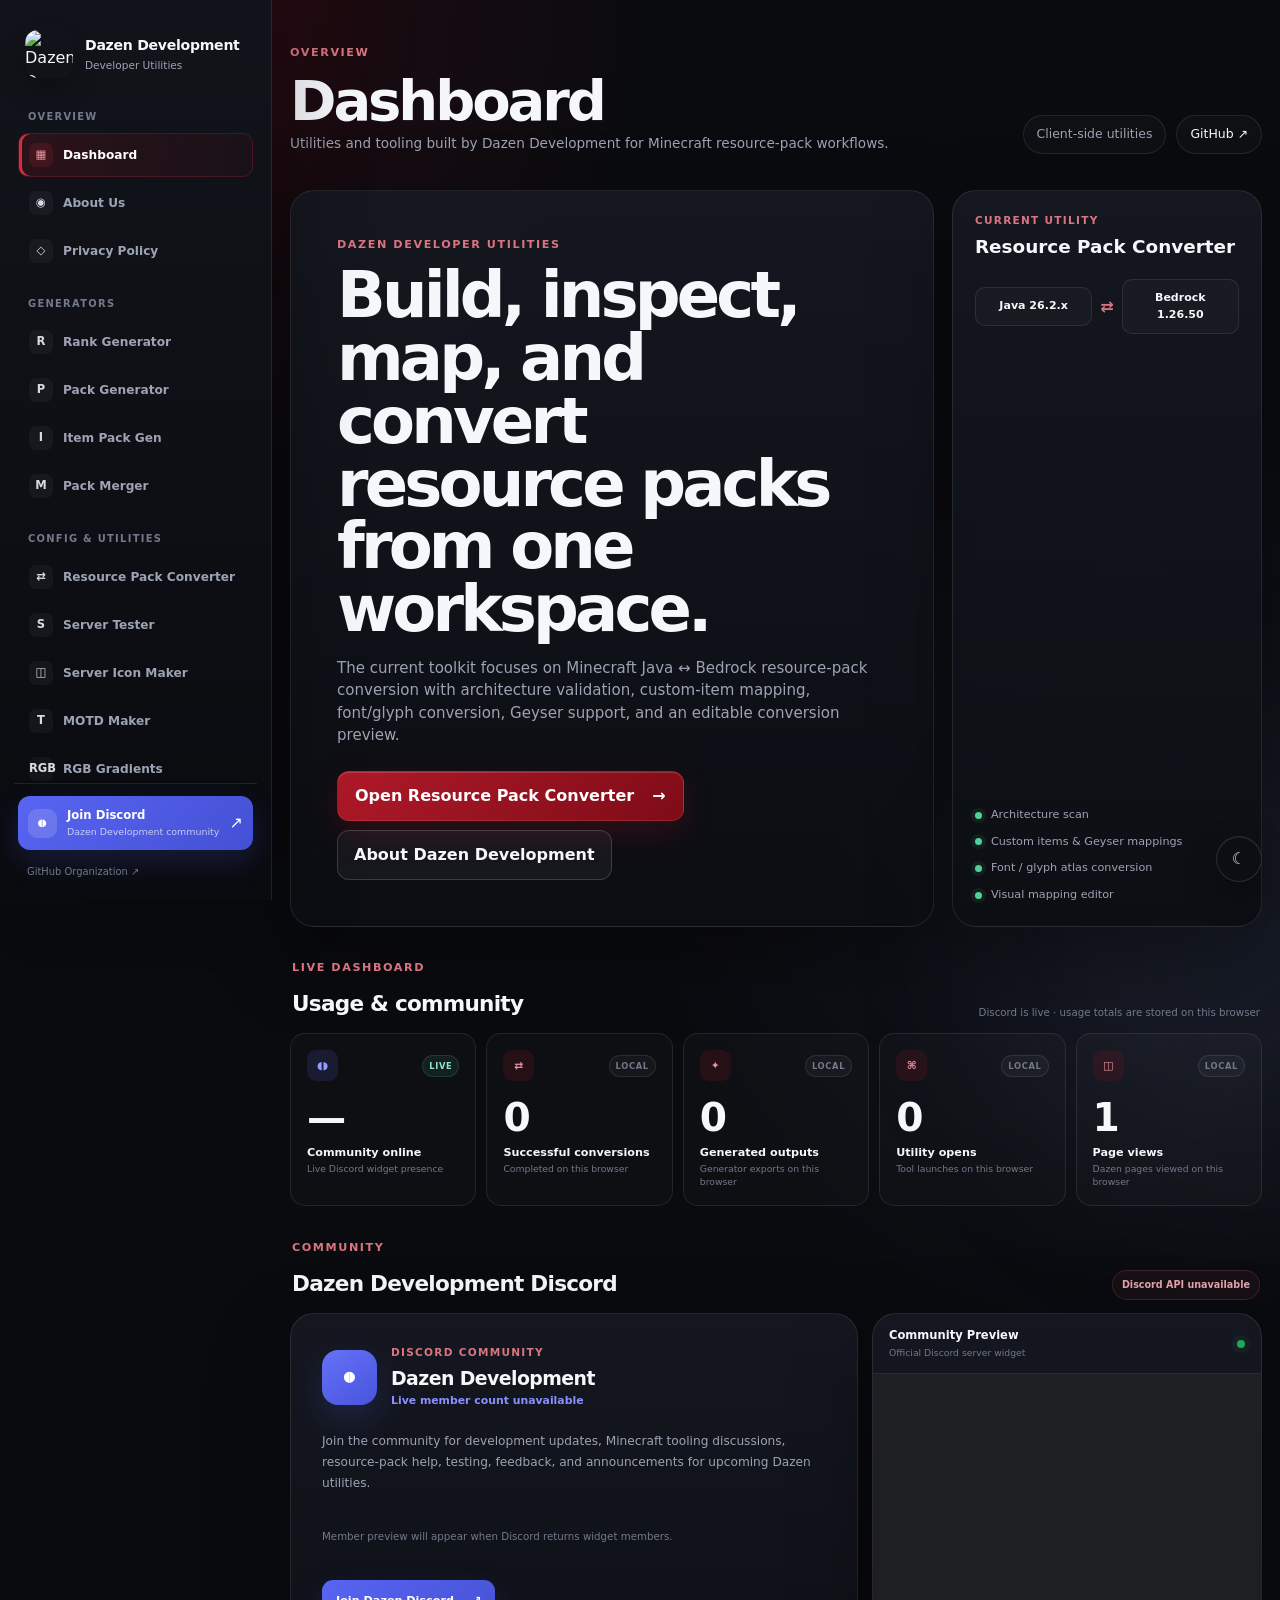
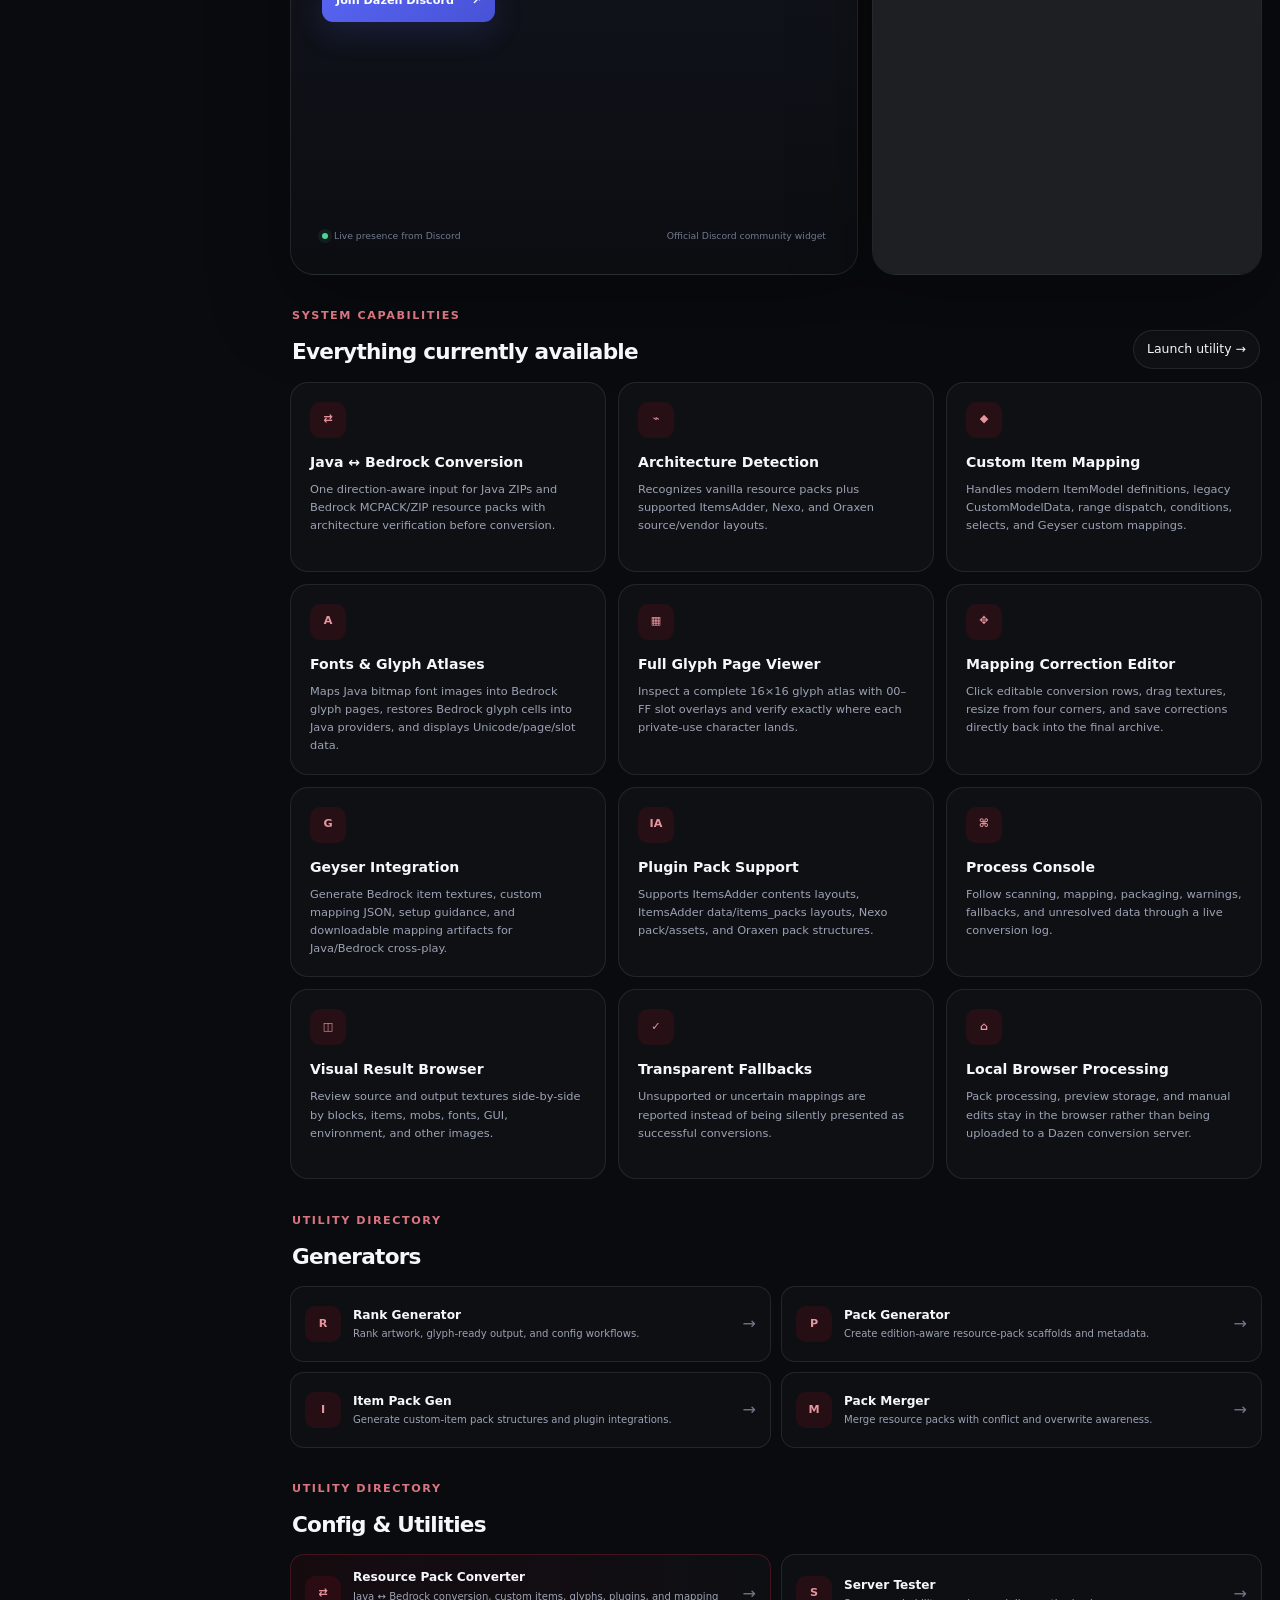
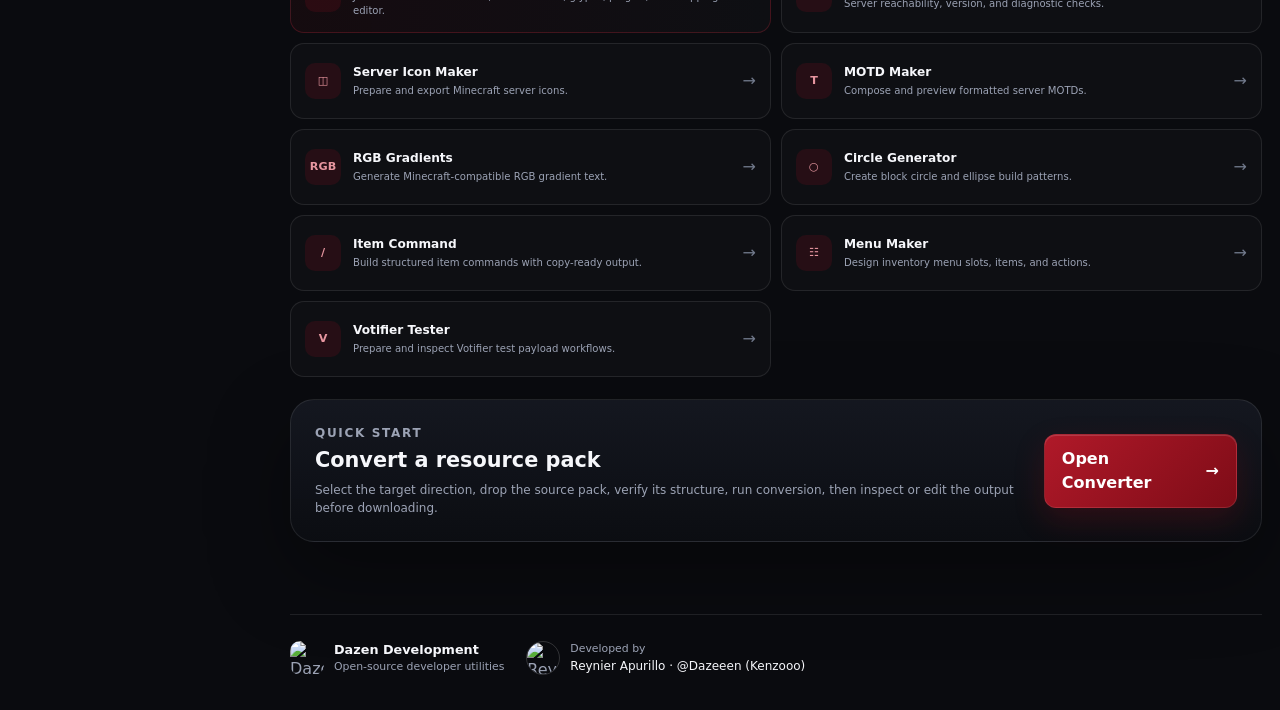
==== commit 2b3e4ac9: "Use correct Discord widget and hide developer JSON API link" ====
--- a/index.html
+++ b/index.html
@@ -205,17 +205,11 @@
             >
               <span>Join Dazen Discord</span><span>↗</span>
             </a>
-            <a
-              class="secondary-btn inline-btn"
-              href="https://discord.com/api/guilds/1525395816225964133/widget.json"
-              target="_blank"
-              rel="noreferrer"
-            >View Widget JSON</a>
           </div>
 
           <div class="discord-community-meta">
             <span><i class="status-dot success"></i> Live presence from Discord</span>
-            <span>Guild ID · 1525395816225964133</span>
+            <span>Official Discord community widget</span>
           </div>
         </article>
 
@@ -230,7 +224,7 @@
           <div class="discord-widget-frame-wrap">
             <iframe
               id="discord-widget-frame"
-              src="https://discord.com/widget?id=1525395816225964133&theme=dark"
+              src="https://discord.com/widget?id=1550071175642619987&theme=dark"
               width="350"
               height="500"
               allowtransparency="true"
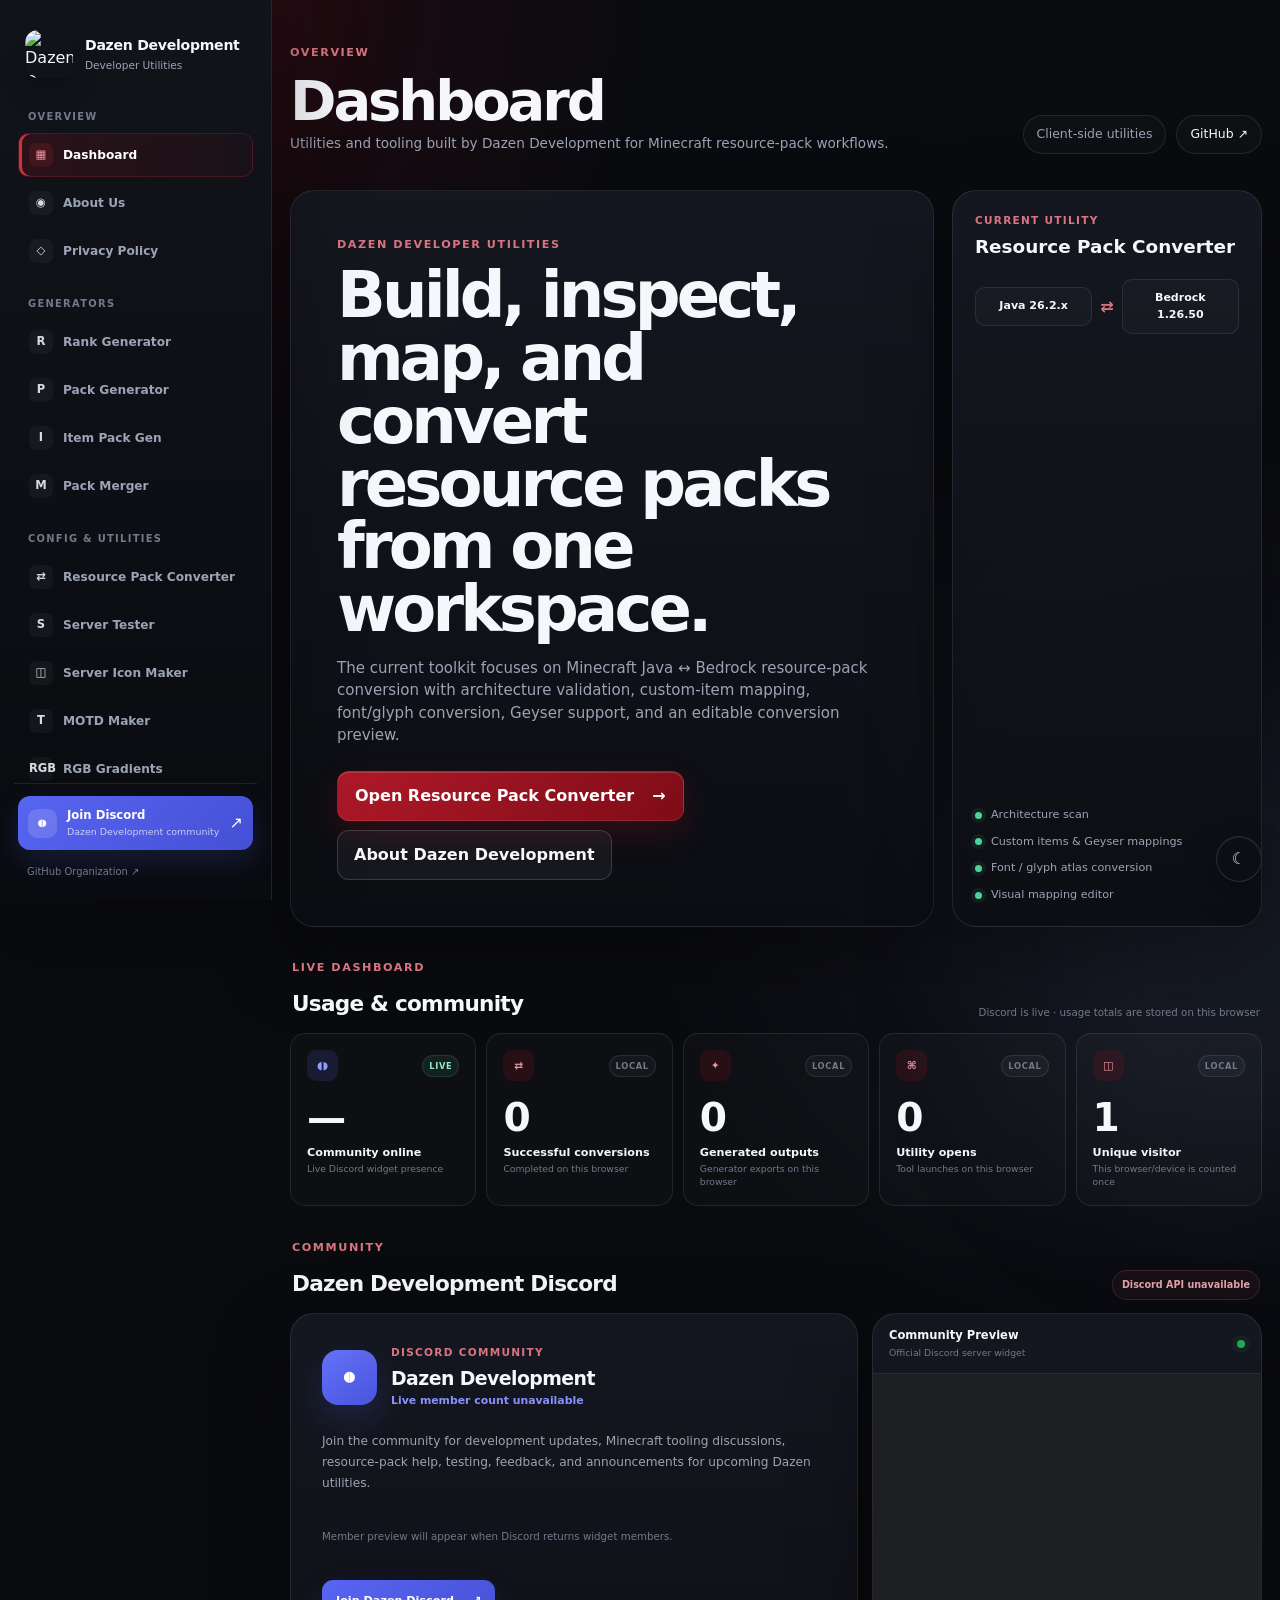
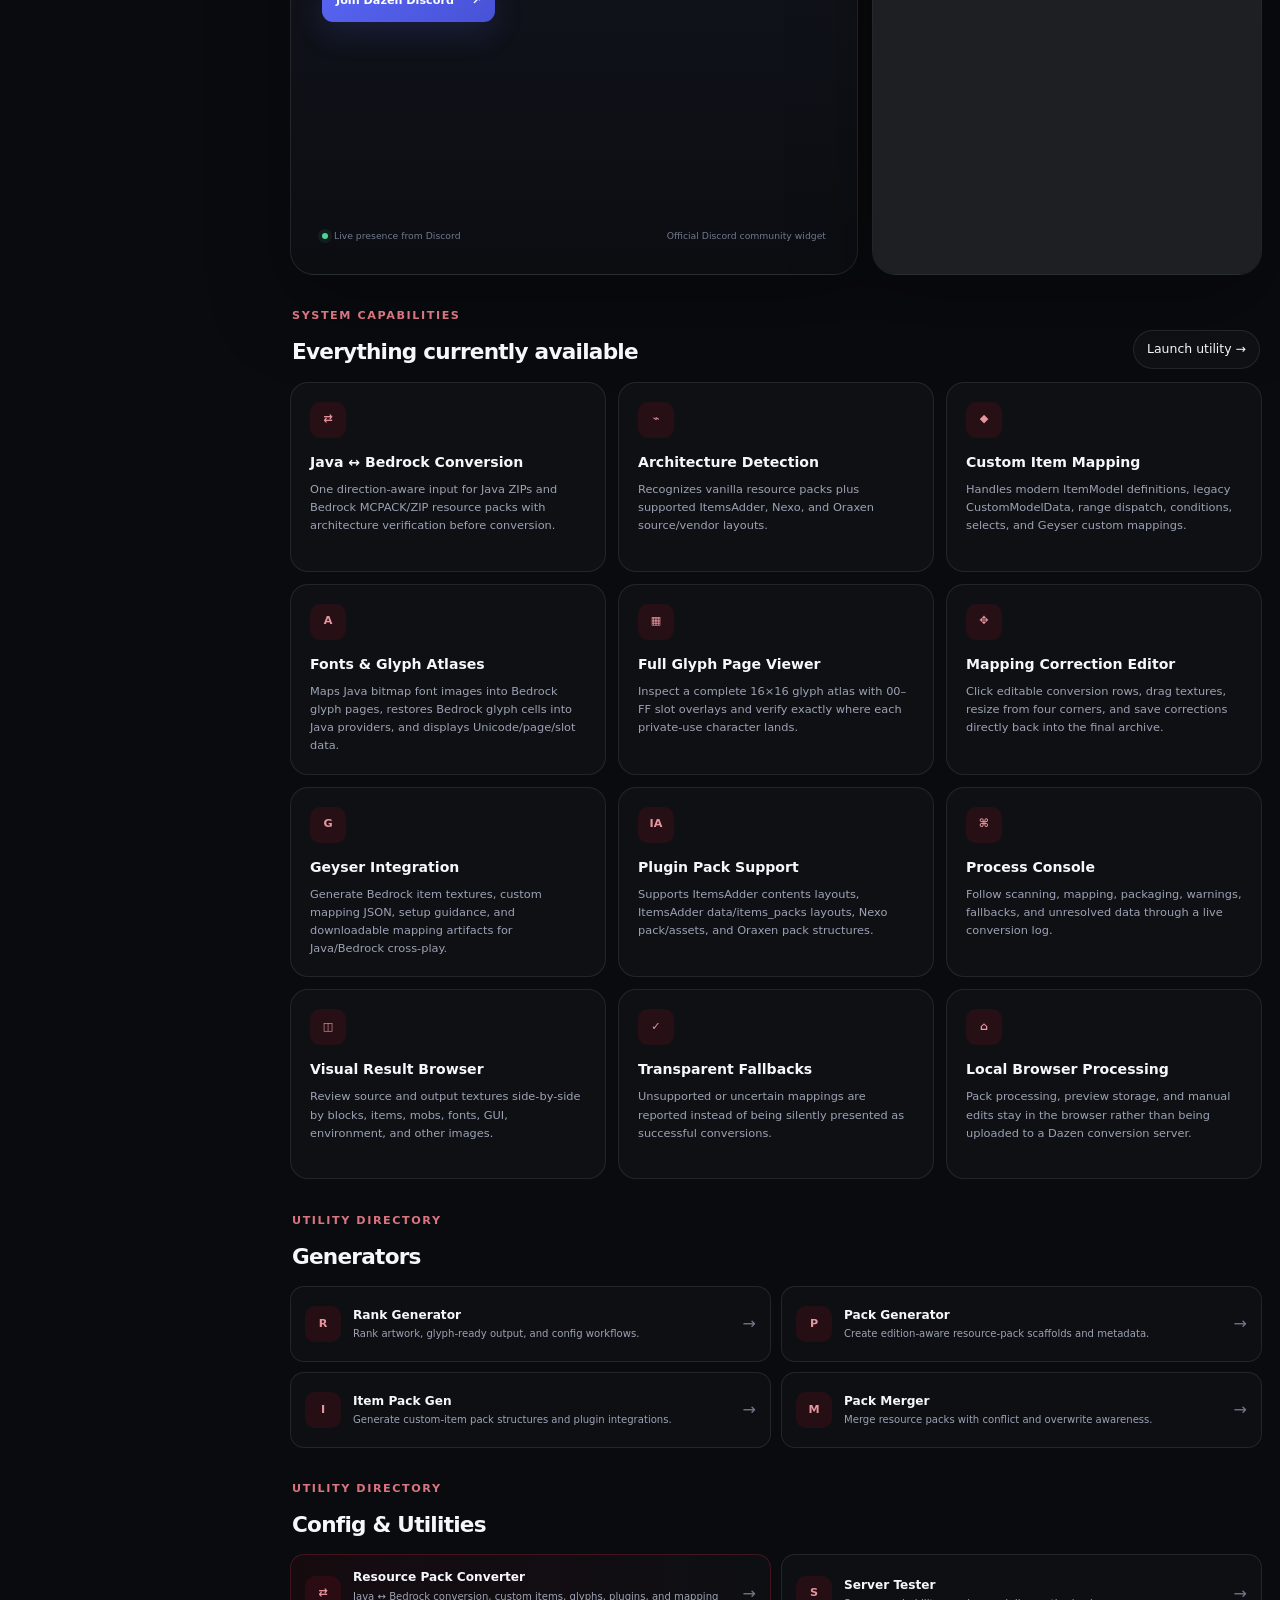
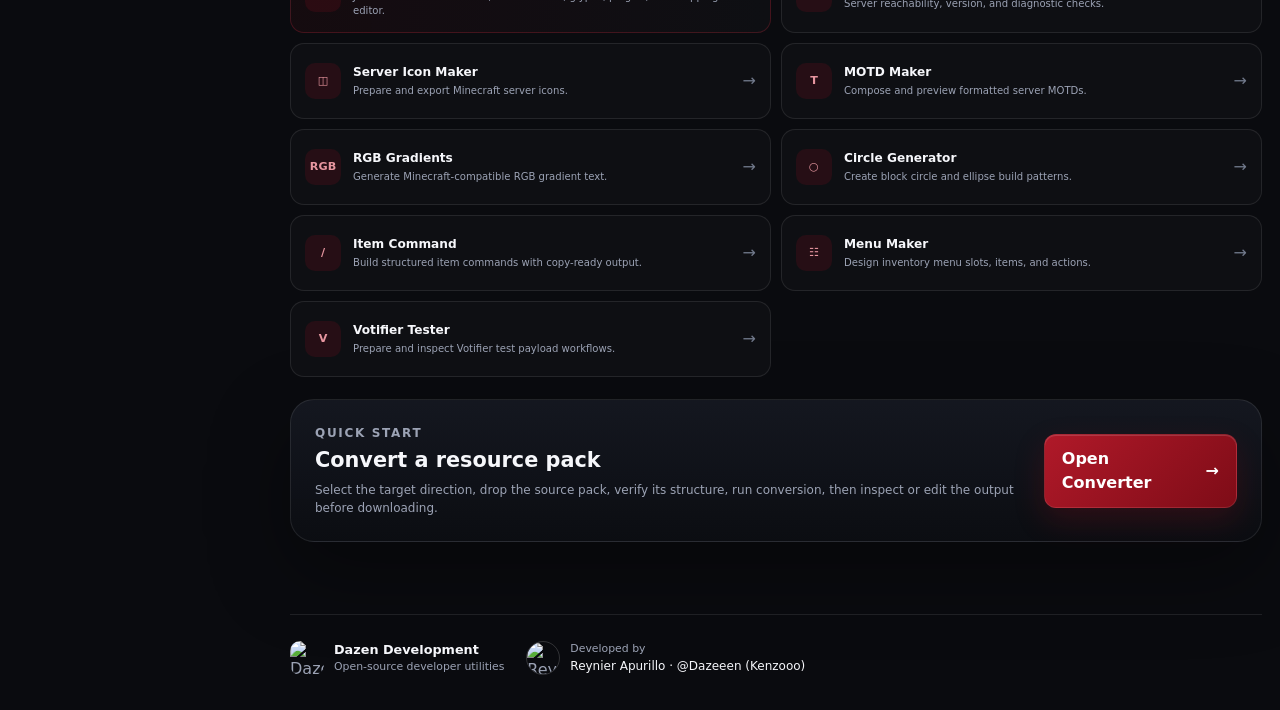
==== commit 3e8643f3: "Rename page views dashboard card to unique visitor" ====
--- a/index.html
+++ b/index.html
@@ -161,9 +161,9 @@
             <span class="dashboard-metric-icon">◫</span>
             <span class="dashboard-metric-badge local">LOCAL</span>
           </div>
-          <strong id="stat-page-views">0</strong>
-          <span>Page views</span>
-          <small>Dazen pages viewed on this browser</small>
+          <strong id="stat-unique-visitors">0</strong>
+          <span>Unique visitor</span>
+          <small>This browser/device is counted once</small>
         </article>
       </div>
     </section>
